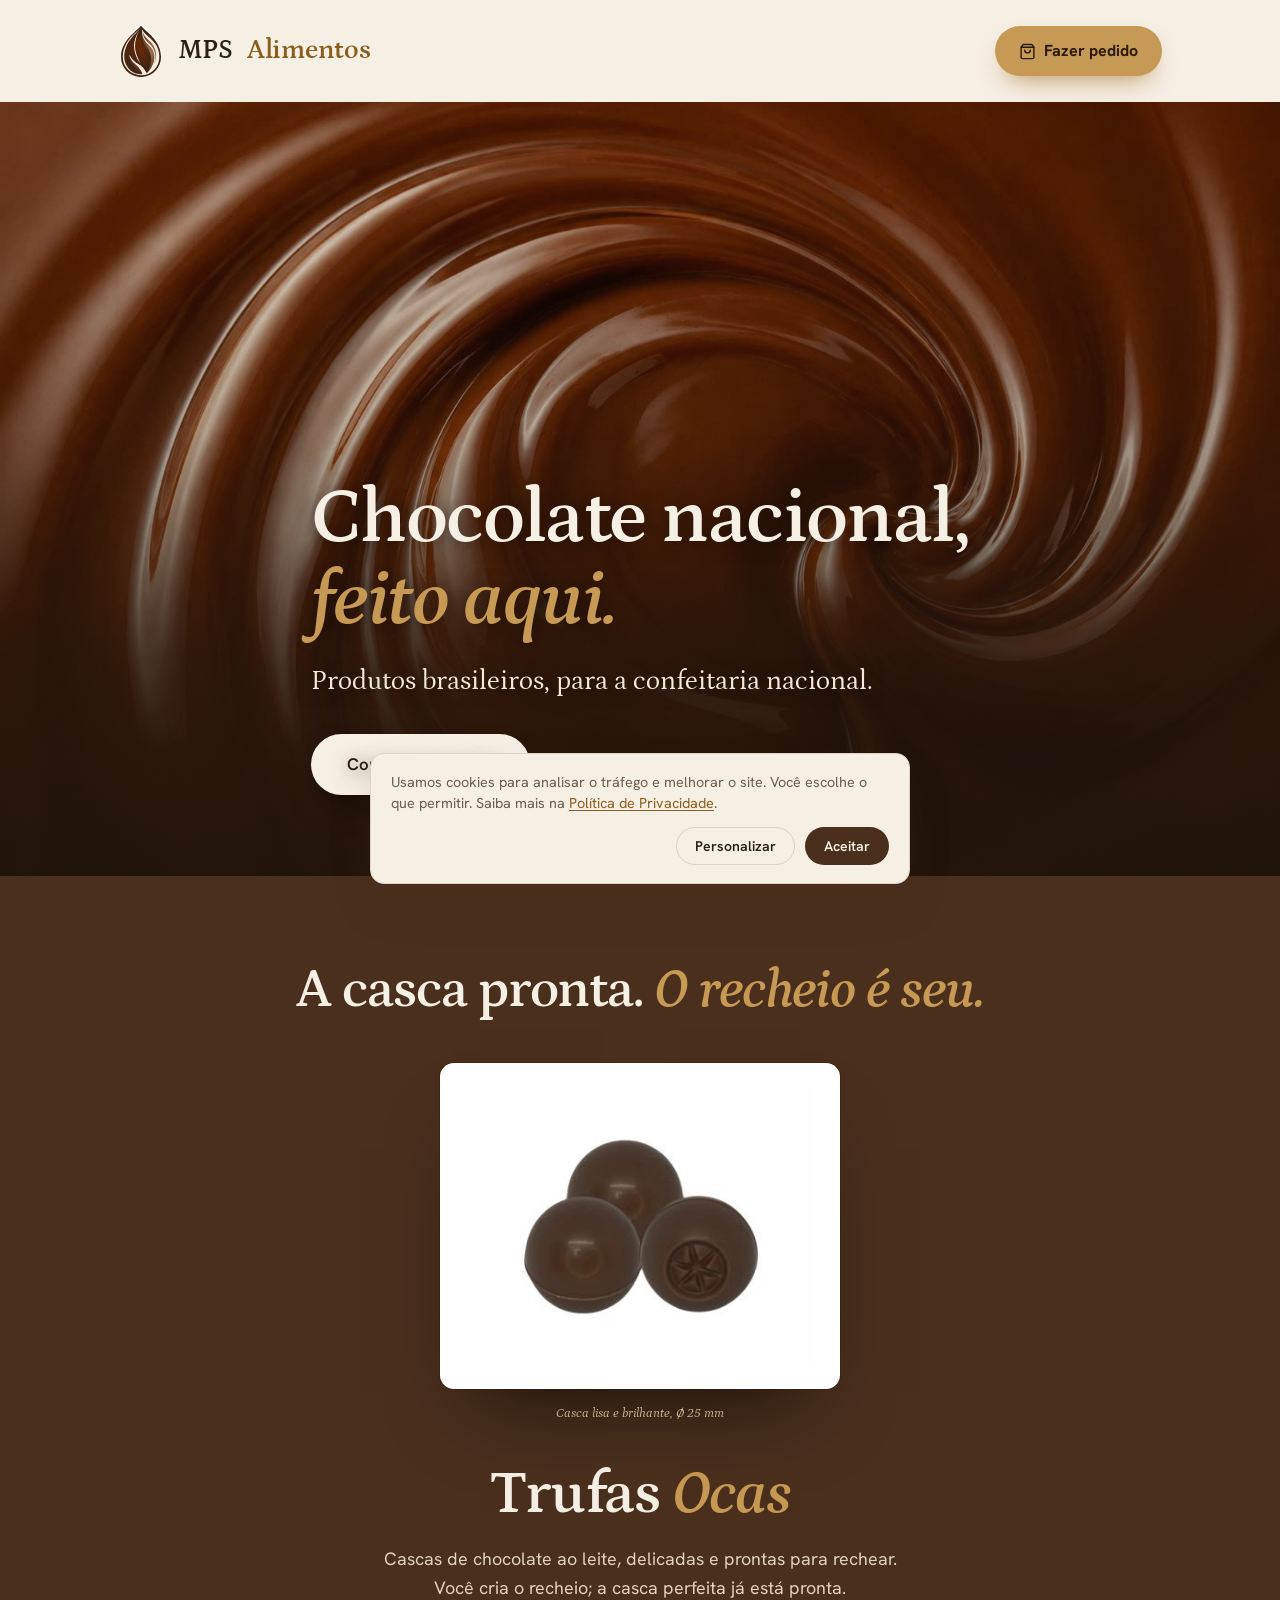
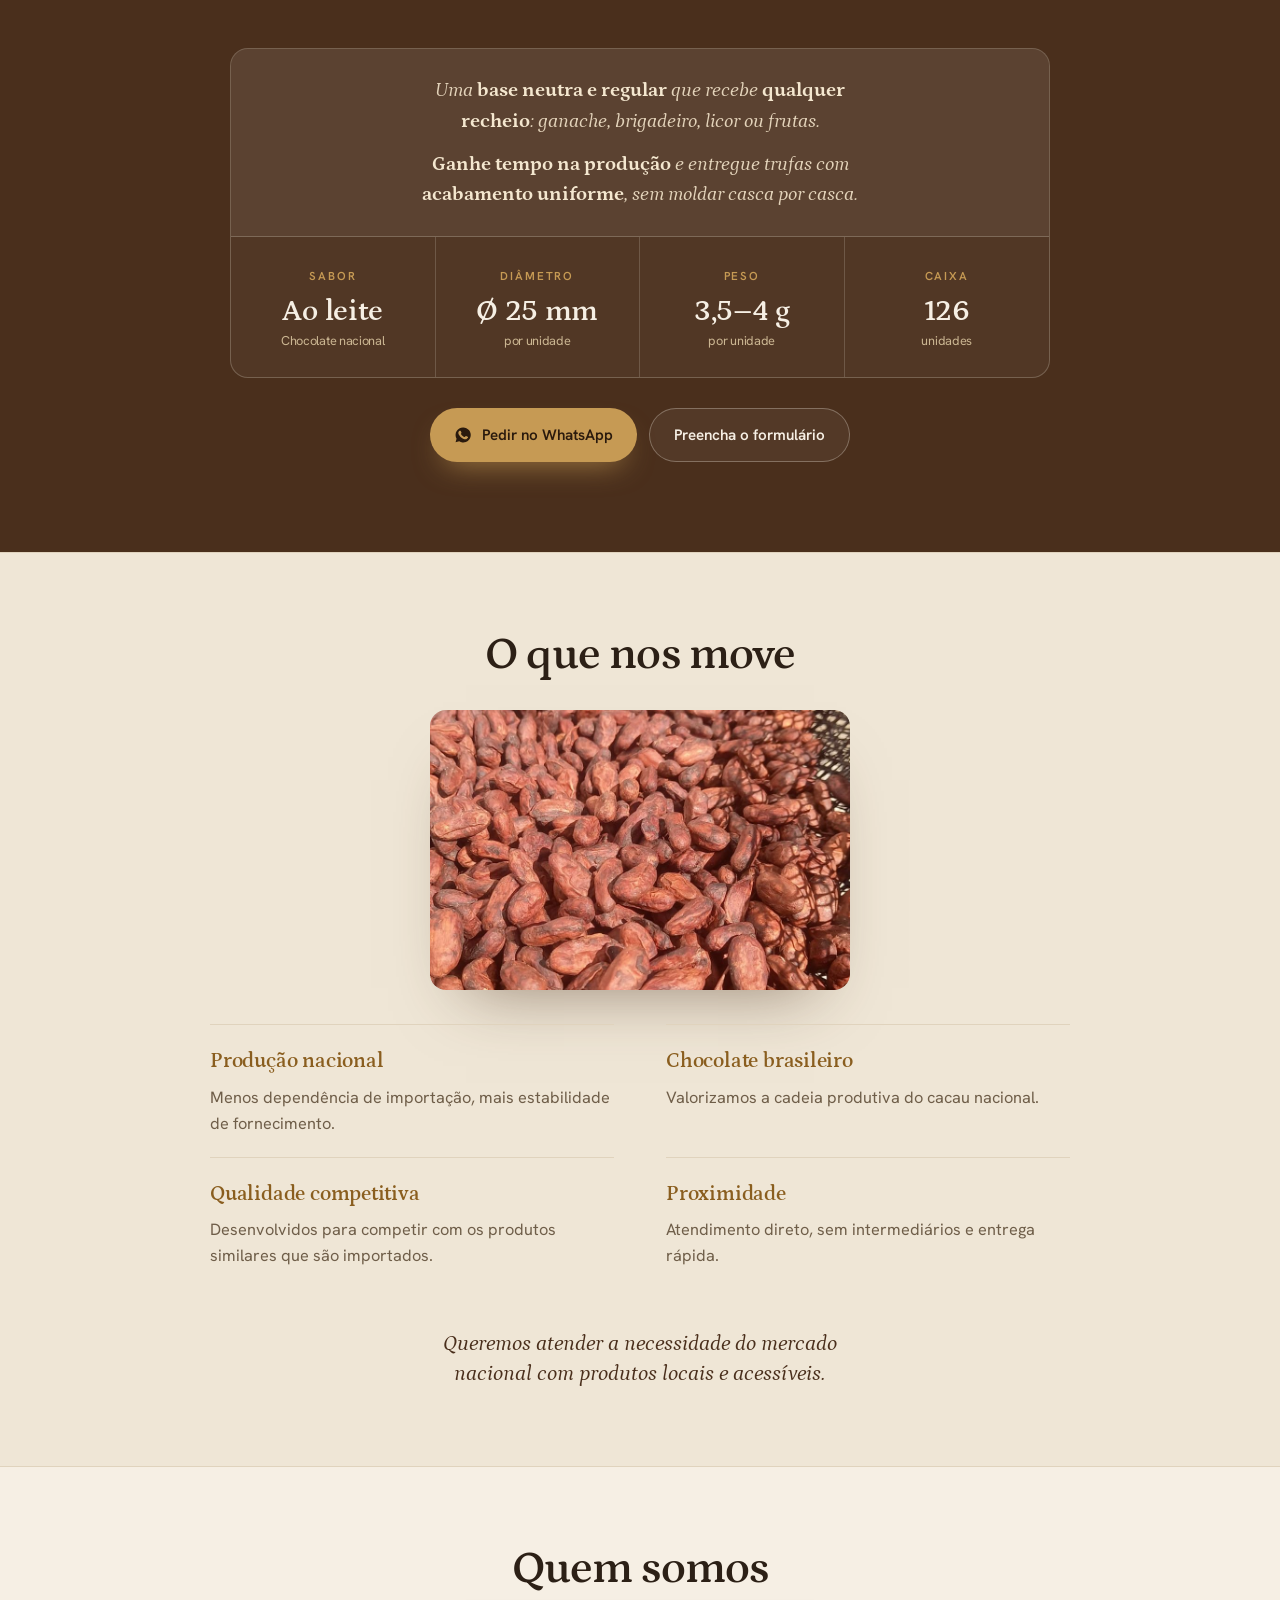
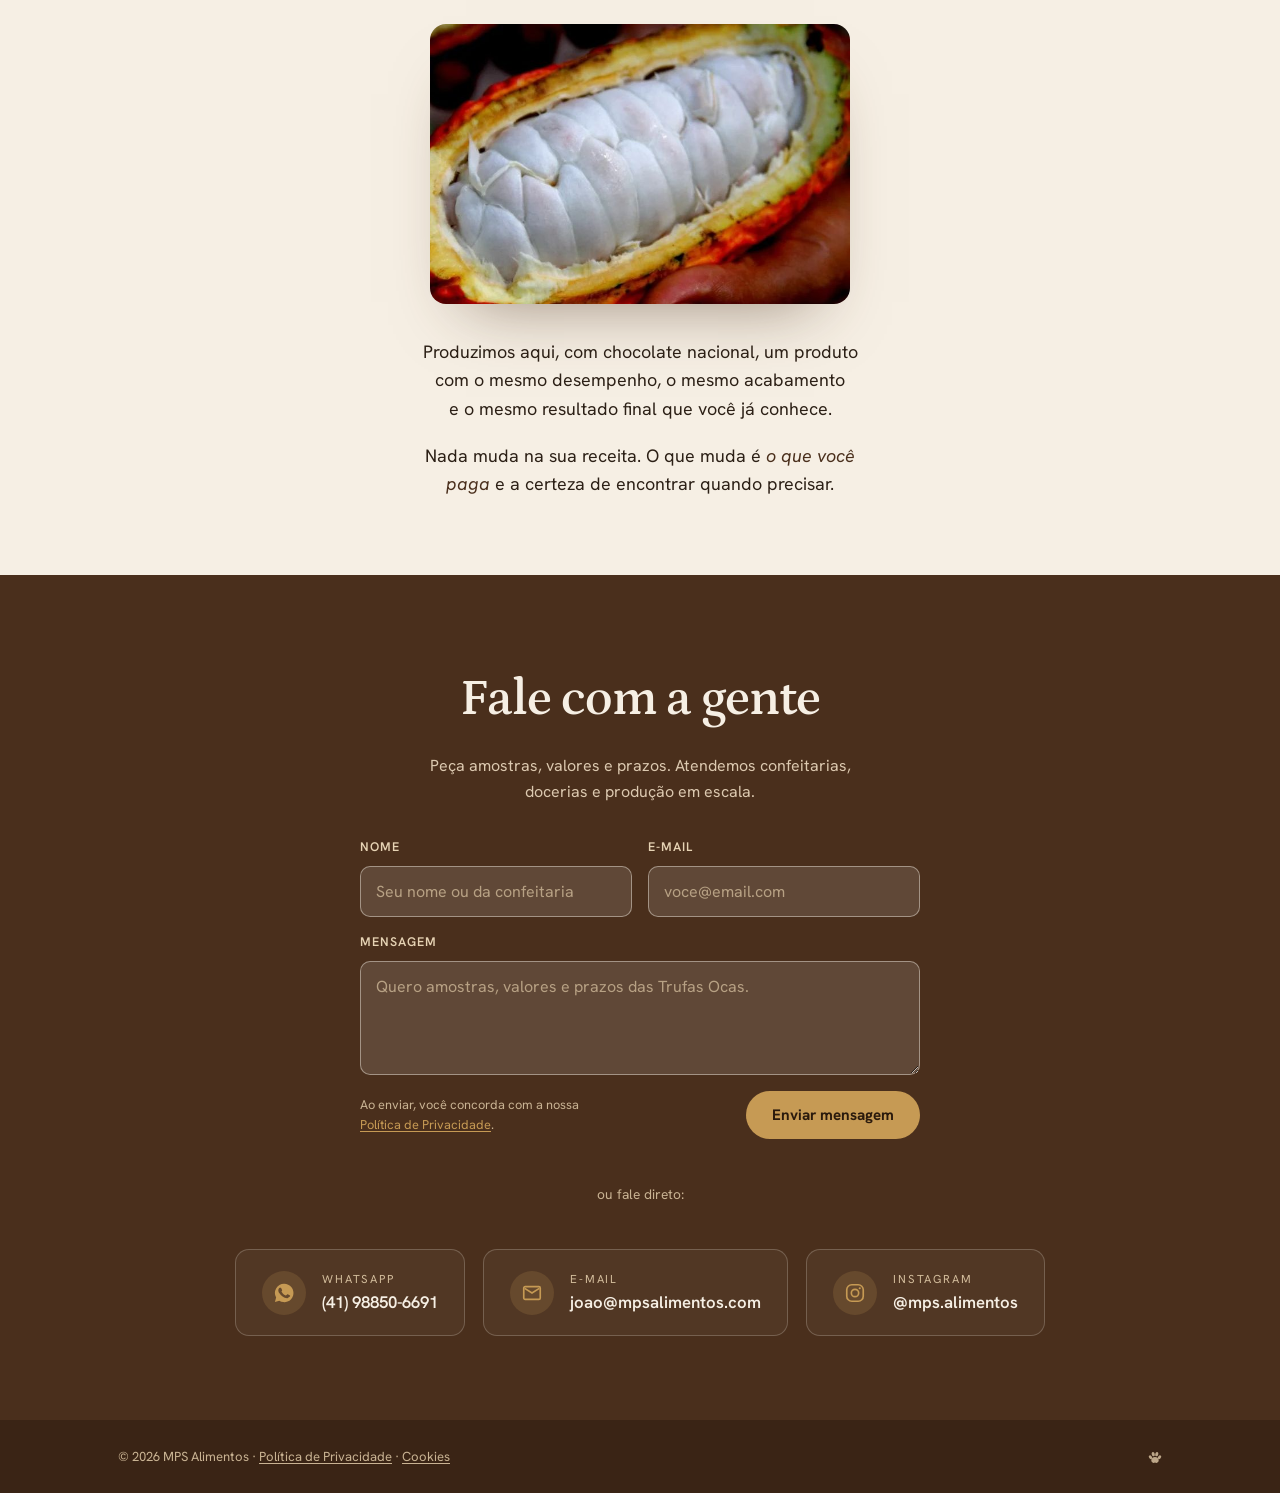
==== index.html @ 37c43765 "Reintroduz Google Analytics 4 com consentimento (opt-in) - GA4 (G-9RMZFXB8KT) carrega só após o visi" ====
<!doctype html>
<html lang="pt-BR">
<head>
<meta charset="utf-8">
<meta name="viewport" content="width=device-width, initial-scale=1">
<title>MPS Alimentos · Chocolate nacional, feito aqui</title>
<link rel="icon" type="image/svg+xml" href="assets/logo.svg">
<link rel="icon" type="image/png" sizes="32x32" href="assets/favicon-32.png">
<link rel="apple-touch-icon" href="assets/favicon-180.png">
<meta name="description" content="Chocolate nacional para confeitaria. Trufas Ocas: cascas de chocolate ao leite prontas para rechear. Ø 25 mm, caixa com 126 unidades. Produção brasileira, atendimento direto.">
<meta property="og:title" content="MPS Alimentos · Chocolate nacional, feito aqui">
<meta property="og:description" content="Chocolate nacional para confeitaria. Trufas Ocas: cascas de chocolate ao leite prontas para rechear, Ø 25 mm, caixa com 126 unidades.">
<meta property="og:type" content="website">
<meta property="og:image" content="https://www.mpsalimentos.com/assets/trufas-ocas.png">

<!-- ============================================================
     META PIXEL: cole o seu Pixel (substitua SEU_PIXEL_ID) e
     descomente quando tiver o ID. Dispara no carregamento.
<script>
!function(f,b,e,v,n,t,s){if(f.fbq)return;n=f.fbq=function(){n.callMethod?
n.callMethod.apply(n,arguments):n.queue.push(arguments)};if(!f._fbq)f._fbq=n;
n.push=n;n.loaded=!0;n.version='2.0';n.queue=[];t=b.createElement(e);t.async=!0;
t.src=v;s=b.getElementsByTagName(e)[0];s.parentNode.insertBefore(t,s)}(window,
document,'script','https://connect.facebook.net/en_US/fbevents.js');
fbq('init', 'SEU_PIXEL_ID');
fbq('track', 'PageView');
</script>
<noscript><img height="1" width="1" style="display:none"
src="https://www.facebook.com/tr?id=SEU_PIXEL_ID&ev=PageView&noscript=1"/></noscript>
     ============================================================ -->

<link rel="preconnect" href="https://fonts.googleapis.com">
<link rel="preconnect" href="https://fonts.gstatic.com" crossorigin>
<link href="https://fonts.googleapis.com/css2?family=Hanken+Grotesk:wght@400;500;600&family=Petrona:ital,wght@0,400;0,500;0,600;0,700;1,500;1,600&display=swap" rel="stylesheet">
<link rel="stylesheet" href="assets/consent.css">
<style>
  :root{
    --cream:#f6efe4;
    --cream-2:#efe6d6;
    --ink:#2c2016;
    --muted:#6f5e49;
    --gold:#a9772f;
    --gold-deep:#8a5e1f;
    --gold-2:#c69a54;
    --choc:#4a2f1c;
    --choc-deep:#3a2415;
    --line:#e0d3bd;
    --photo-bg:#ffffff;
  }
  *{box-sizing:border-box;margin:0;padding:0}
  html{scroll-behavior:smooth}
  body{background:var(--cream);color:var(--ink);font-family:'Hanken Grotesk',system-ui,sans-serif;line-height:1.6;-webkit-font-smoothing:antialiased;overflow-x:hidden}
  .serif{font-family:'Petrona',Georgia,serif}
  .wrap{max-width:1100px;margin:0 auto;padding:0 28px}

  header{padding:22px 0;position:relative;z-index:5}
  .bar{display:flex;align-items:center;justify-content:space-between;gap:14px}
  .nav-pedidos{display:inline-flex;align-items:center;gap:8px;font-family:'Hanken Grotesk',sans-serif;font-size:1rem;font-weight:700;color:#2a1a0d;text-decoration:none;background:var(--gold-2);border:0;padding:12px 24px;border-radius:30px;box-shadow:0 12px 26px -12px rgba(169,119,47,.9);transition:transform .2s,background .2s,box-shadow .2s;white-space:nowrap}
  .nav-pedidos svg{width:17px;height:17px}
  .nav-pedidos:hover{transform:translateY(-2px);background:#d9ab5f;box-shadow:0 18px 32px -12px rgba(169,119,47,.95)}
  @keyframes pedidosPulse{0%,100%{box-shadow:0 12px 26px -12px rgba(169,119,47,.9)}50%{box-shadow:0 12px 30px -8px rgba(198,154,84,.95)}}
  .nav-pedidos{animation:pedidosPulse 2.4s ease-in-out infinite}
  @media(prefers-reduced-motion:reduce){.nav-pedidos{animation:none}}
  .brand{display:inline-flex;align-items:center;gap:14px;font-family:'Petrona',serif;font-weight:600;font-size:1.7rem;letter-spacing:-.01em;color:var(--ink);text-decoration:none}
  .brand-logo{height:58px;width:auto;display:block}
  .brand span{color:var(--gold-deep)}

  /* ---- Hero ---- */
  .hero{position:relative;min-height:86vh;display:flex;align-items:flex-end;overflow:hidden}
  .hero-img{position:absolute;inset:0;width:100%;height:100%;object-fit:cover;z-index:0}
  .hero-overlay{position:absolute;inset:0;z-index:1;background:linear-gradient(180deg,rgba(30,20,12,.12) 0%,rgba(30,20,12,.3) 42%,rgba(30,20,12,.72) 72%,rgba(30,20,12,.92) 100%)}
  .hero-inner{position:relative;z-index:2;padding-top:12vh;padding-bottom:9vh;color:var(--cream);max-width:940px;text-shadow:0 2px 18px rgba(20,12,7,.55)}
  h1{font-family:'Petrona',serif;font-size:clamp(2.2rem,6.6vw,4.9rem);line-height:1.04;font-weight:600;letter-spacing:-.02em}
  .hero-inner h1{color:var(--cream)}
  .hero-inner h1 em{font-style:italic;color:var(--gold-2)}
  .hero-sub{margin-top:22px;font-family:'Petrona',serif;font-size:clamp(1.25rem,2.6vw,1.7rem);line-height:1.35;color:#f4ead8;max-width:36ch}

  /* ---- Buttons ---- */
  .btn{display:inline-flex;align-items:center;justify-content:center;gap:10px;padding:14px 24px;border-radius:40px;font-weight:600;font-size:.95rem;text-decoration:none;transition:transform .25s cubic-bezier(.2,.7,.2,1),box-shadow .25s,background .25s}
  .btn svg{width:18px;height:18px}
  .btn-gold{background:var(--gold-2);color:#2a1a0d;box-shadow:0 14px 30px -14px rgba(198,154,84,.8)}
  .btn-gold:hover{transform:translateY(-2px);background:#d4a860}
  .btn-outline{color:var(--cream);border:1px solid rgba(246,239,228,.3);background:rgba(255,255,255,.05)}
  .btn-outline:hover{transform:translateY(-2px);border-color:var(--gold-2)}
  .btn-beige{background:var(--cream);color:#2a1a0d;font-size:1.05rem;padding:17px 36px;box-shadow:0 16px 34px -14px rgba(0,0,0,.55)}
  .btn-beige:hover{transform:translateY(-2px);background:#fff}
  .hero-inner .btn-beige{margin-top:34px}

  /* ---- Product: dark chocolate band ---- */
  .product-dark{background:var(--choc);color:var(--cream);padding:84px 0 90px}
  .pd-head{text-align:center;margin:0 auto 42px}
  .pd-head h2{font-family:'Petrona',serif;font-size:clamp(2rem,5.4vw,3.4rem);font-weight:600;letter-spacing:-.02em;line-height:1.12;color:var(--cream)}
  .pd-head .ph{display:inline-block;white-space:nowrap}
  .pd-head h2 em{font-style:italic;color:var(--gold-2)}
  .pd-photo{max-width:400px;margin:0 auto 40px;position:relative}
  .pd-photo .halo{position:absolute;inset:-8% -6%;background:radial-gradient(58% 58% at 50% 46%,rgba(198,154,84,.3),transparent 70%);z-index:0}
  .pd-photo .frame{position:relative;z-index:1;background:var(--photo-bg);border-radius:14px;padding:24px 28px;box-shadow:0 44px 80px -40px rgba(0,0,0,.7),0 0 0 1px rgba(0,0,0,.12)}
  .pd-photo img{display:block;width:100%;height:auto;border-radius:4px}
  .pd-photo .cap{position:relative;z-index:1;text-align:center;margin-top:14px;font-size:.84rem;color:#cdb894;font-style:italic;font-family:'Petrona',serif}
  .pd-body{max-width:640px;margin:0 auto;text-align:center}
  .pd-name{font-family:'Petrona',serif;font-size:clamp(2.4rem,6vw,3.8rem);line-height:1;font-weight:600;letter-spacing:-.02em;color:var(--cream)}
  .pd-name em{font-style:italic;color:var(--gold-2)}
  .pd-lead{margin:20px auto 0;max-width:52ch;color:#e3d3ba;font-size:1.12rem}
  .pd-cta{display:flex;justify-content:center;flex-wrap:wrap;gap:12px;margin-top:30px}

  /* Spec panel: base neutra + table */
  .spec-panel{max-width:820px;margin:46px auto 0;background:rgba(255,255,255,.045);border:1px solid rgba(246,239,228,.22);border-radius:18px;overflow:hidden}
  .spec-note{padding:26px 30px;background:rgba(255,255,255,.055);border-bottom:1px solid rgba(246,239,228,.22);font-family:'Petrona',serif;font-style:italic;font-size:clamp(1.05rem,2.2vw,1.28rem);line-height:1.5;color:#e3d3ba;text-align:center}
  .spec-note p{text-wrap:balance}
  .spec-note p + p{margin-top:12px}
  .spec-note strong{font-weight:700;font-style:normal;color:#f4e7cf}
  .grid{display:grid;grid-template-columns:repeat(4,1fr)}
  .cell{padding:30px 24px;text-align:center;border-right:1px solid rgba(246,239,228,.18)}
  .cell:last-child{border-right:none}
  .cell .k{font-size:.72rem;letter-spacing:.16em;text-transform:uppercase;color:var(--gold-2);font-weight:600;margin-bottom:10px}
  .cell .v{font-family:'Petrona',serif;font-size:1.9rem;font-weight:600;letter-spacing:-.01em;line-height:1.05;color:var(--cream)}
  .cell .v small{display:block;font-family:'Hanken Grotesk',sans-serif;font-size:.8rem;font-weight:400;color:#cbb692;margin-top:6px}

  /* ---- Sections: O que nos move / Quem somos ---- */
  .split-sec{padding:76px 0}
  .split-sec.tinted{background:var(--cream-2);border-top:1px solid var(--line);border-bottom:1px solid var(--line)}
  .section-title{font-family:'Petrona',serif;font-weight:600;font-size:clamp(1.9rem,4.2vw,2.9rem);letter-spacing:-.02em;line-height:1.1;margin-bottom:14px}
  .section-title.center{text-align:center;margin-bottom:30px}
  .sec-img{display:block;width:100%;height:auto;max-width:420px;aspect-ratio:3/2;object-fit:cover;border-radius:16px;margin:0 auto 34px;box-shadow:0 34px 64px -36px rgba(74,47,28,.55)}
  .values-grid{display:grid;grid-template-columns:1fr 1fr;gap:0 52px;max-width:860px;margin:0 auto}
  .val{border-top:1px solid var(--line);padding:20px 0}
  .val h3{font-family:'Petrona',serif;font-weight:600;font-size:1.3rem;color:var(--gold-deep);letter-spacing:-.01em;margin-bottom:6px}
  .val p{color:var(--muted);font-size:1.02rem}
  .values-close{max-width:56ch;margin:40px auto 0;text-align:center;font-family:'Petrona',serif;font-style:italic;font-size:clamp(1.12rem,2.2vw,1.35rem);line-height:1.4;color:var(--choc);text-wrap:balance}
  .about-wrap{max-width:660px;margin:0 auto}
  .about-p{color:var(--ink);font-size:1.12rem;max-width:60ch;margin-left:auto;margin-right:auto;text-align:center;text-wrap:balance}
  .about-p + .about-p{margin-top:18px}
  .about-p em{font-style:italic;color:var(--choc)}

  /* ---- Contact ---- */
  .contact{background:var(--choc);color:var(--cream);padding:84px 0}
  .contact .inner{text-align:center}
  .contact h2{font-family:'Petrona',serif;font-size:clamp(2rem,5vw,3.2rem);font-weight:600;letter-spacing:-.02em}
  .contact .sub{color:#dcc9b0;margin-top:12px;max-width:52ch;margin-left:auto;margin-right:auto}
  .channels{display:flex;gap:18px;justify-content:center;flex-wrap:wrap;margin-top:44px}
  .chan{display:flex;align-items:center;gap:16px;padding:20px 26px;border:1px solid rgba(246,239,228,.22);border-radius:14px;text-decoration:none;color:var(--cream);background:rgba(255,255,255,.04);transition:background .25s,transform .25s,border-color .25s;text-align:left}
  .chan:hover{background:rgba(255,255,255,.09);transform:translateY(-2px);border-color:var(--gold-2)}
  .chan .ico{width:44px;height:44px;flex:0 0 auto;border-radius:50%;display:grid;place-items:center;background:rgba(198,154,84,.18);color:var(--gold-2)}
  .chan:hover .ico{background:var(--gold);color:#2a1a0d}
  .chan .ico svg{width:22px;height:22px}
  .chan .k{display:block;font-size:.72rem;letter-spacing:.16em;text-transform:uppercase;color:#d3bd9c}
  .chan .v{font-weight:600;font-size:1.05rem;margin-top:2px;overflow-wrap:anywhere}
  .chan>span{min-width:0}

  .contact-form{max-width:560px;margin:34px auto 0;text-align:left}
  .form-row{display:grid;grid-template-columns:1fr 1fr;gap:16px}
  .field{display:block;margin-bottom:16px;font-size:.78rem;letter-spacing:.08em;text-transform:uppercase;color:#e6d3b4;font-weight:600}
  .field input,.field textarea{display:block;width:100%;margin-top:8px;padding:14px 15px;border-radius:10px;border:1px solid rgba(246,239,228,.45);background:rgba(255,255,255,.12);color:var(--cream);font-family:inherit;font-size:1rem;font-weight:400;letter-spacing:normal;text-transform:none;transition:border-color .2s,background .2s}
  .field textarea{resize:vertical;min-height:112px}
  .field input::placeholder,.field textarea::placeholder{color:#b7a184}
  .field input:focus,.field textarea:focus{outline:none;border-color:var(--gold-2);background:rgba(255,255,255,.16)}
  .hp{position:absolute!important;left:-9999px!important;width:1px;height:1px;opacity:0}
  .form-foot{display:flex;align-items:center;justify-content:space-between;gap:16px;flex-wrap:wrap;margin-top:4px}
  .form-consent{font-size:.8rem;color:#c9b393;max-width:34ch;margin:0}
  .form-consent a{color:var(--gold-2);text-decoration:underline;text-underline-offset:2px}
  .btn-send{padding:14px 26px;border-radius:40px;border:0;background:var(--gold-2);color:#2a1a0d;font-family:inherit;font-weight:700;font-size:.95rem;cursor:pointer;transition:transform .2s,background .2s}
  .btn-send:hover{transform:translateY(-2px);background:#d4a860}
  .btn-send:disabled{opacity:.6;cursor:default;transform:none}
  .form-status{margin:16px 0 0;font-size:.92rem;padding:12px 14px;border-radius:10px}
  .form-status[hidden]{display:none}
  .form-status.ok{background:rgba(130,189,146,.16);border:1px solid rgba(130,189,146,.5);color:#e7f3ea}
  .form-status.err{background:rgba(224,120,90,.14);border:1px solid rgba(224,120,90,.5);color:#f3ddd4}
  .contact-or{text-align:center;color:#c9b393;font-size:.86rem;margin:44px 0 18px}

  footer{background:#3a2415;color:#c9b393;padding:26px 0}
  footer .wrap{display:flex;align-items:center;justify-content:space-between;flex-wrap:wrap;gap:10px;font-size:.82rem}
  footer a{color:inherit;text-decoration:underline;text-underline-offset:2px}
  footer a:hover{color:var(--gold-2)}
  .paw{display:inline-flex;line-height:0}
  .paw svg{height:14px;width:auto;display:block;opacity:.92}

  /* Aviso de cookies: estilos em assets/consent.css, marcação/lógica em assets/consent.js */

  @keyframes riseIn{from{opacity:0;transform:translateY(16px)}to{opacity:1;transform:none}}
  .rise{animation:riseIn .8s cubic-bezier(.2,.7,.2,1) both}
  .rise-2{animation-delay:.1s}
  .rise-3{animation-delay:.2s}

  @media(max-width:860px){
    .grid{grid-template-columns:1fr 1fr}
    .cell:nth-child(2n){border-right:none}
    .cell:nth-child(-n+2){border-bottom:1px solid rgba(246,239,228,.18)}
    .channels{flex-direction:column;align-items:stretch;gap:16px;max-width:460px;margin-left:auto;margin-right:auto}
    .chan{width:100%;padding:20px 24px}
  }
  @media(max-width:640px){
    .hero{min-height:540px}
    .hero-inner{padding-top:44px;padding-bottom:40px}
    .hero-inner .btn-beige{margin-top:28px}
    .values-grid{grid-template-columns:1fr}
  }
  @media(max-width:520px){
    .grid{grid-template-columns:1fr}
    .cell{border-right:none!important;border-bottom:1px solid rgba(246,239,228,.18)}
    .cell:last-child{border-bottom:none}
    .form-row{grid-template-columns:1fr;gap:0}
  }
  @media(prefers-reduced-motion:reduce){*{transition:none!important}.rise{animation:none!important}}
</style>
</head>
<body>

<header>
  <div class="wrap bar">
    <a class="brand" href="#topo"><img class="brand-logo" src="assets/logo.svg" alt="" width="32" height="40">MPS <span>Alimentos</span></a>
    <a class="nav-pedidos" href="pedidos.html"><svg viewBox="0 0 24 24" fill="none" stroke="currentColor" stroke-width="2" stroke-linecap="round" stroke-linejoin="round" aria-hidden="true"><path d="M6 2 3 6v14a2 2 0 0 0 2 2h14a2 2 0 0 0 2-2V6l-3-4z"/><path d="M3 6h18"/><path d="M16 10a4 4 0 0 1-8 0"/></svg>Fazer pedido</a>
  </div>
</header>

<main id="topo">

  <!-- ============ HERO ============ -->
  <section class="hero">
    <img class="hero-img" src="assets/hero.jpg" alt="Calda de chocolate brilhante em movimento." fetchpriority="high" decoding="async">
    <div class="hero-overlay"></div>
    <div class="wrap hero-inner">
      <h1 class="rise">Chocolate nacional,<br><em>feito aqui.</em></h1>
      <p class="hero-sub rise rise-2">Produtos brasileiros, para a confeitaria nacional.</p>
      <a class="btn btn-beige rise rise-3" href="#produto">Conheça o produto</a>
    </div>
  </section>

  <!-- ============ PRODUTO (faixa marrom escuro) ============ -->
  <section class="product-dark" id="produto">
    <div class="wrap">
      <div class="pd-head">
        <h2><span class="ph">A casca pronta.</span> <span class="ph"><em>O recheio é seu.</em></span></h2>
      </div>

      <div class="pd-photo">
        <div class="halo"></div>
        <div class="frame">
          <img src="assets/trufas-ocas.png" width="374" height="302" loading="lazy" decoding="async" alt="Três trufas ocas de chocolate ao leite, com casca lisa e brilhante e leve relevo na superfície.">
        </div>
        <div class="cap">Casca lisa e brilhante, Ø 25 mm</div>
      </div>

      <div class="pd-body">
        <h3 class="pd-name">Trufas <em>Ocas</em></h3>
        <p class="pd-lead">Cascas de chocolate ao leite, delicadas e prontas para rechear. Você cria o recheio; a casca perfeita já está pronta.</p>
      </div>

      <div class="spec-panel">
        <div class="spec-note">
          <p>Uma <strong>base neutra e regular</strong> que recebe <strong>qualquer recheio</strong>: ganache, brigadeiro, licor ou frutas.</p>
          <p><strong>Ganhe tempo na produção</strong> e entregue trufas com <strong>acabamento uniforme</strong>, sem moldar casca por casca.</p>
        </div>
        <div class="grid">
          <div class="cell"><div class="k">Sabor</div><div class="v">Ao leite<small>Chocolate nacional</small></div></div>
          <div class="cell"><div class="k">Diâmetro</div><div class="v">Ø 25 mm<small>por unidade</small></div></div>
          <div class="cell"><div class="k">Peso</div><div class="v">3,5–4 g<small>por unidade</small></div></div>
          <div class="cell"><div class="k">Caixa</div><div class="v">126<small>unidades</small></div></div>
        </div>
      </div>

      <div class="pd-cta">
        <a class="btn btn-gold" href="https://wa.me/5541988506691?text=Ol%C3%A1!%20Tenho%20interesse%20nas%20Trufas%20Ocas%20da%20MPS%20Alimentos." target="_blank" rel="noopener">
          <svg viewBox="0 0 24 24" fill="currentColor" aria-hidden="true"><path d="M12 2a10 10 0 0 0-8.6 15l-1.3 4.7 4.8-1.3A10 10 0 1 0 12 2Zm5.7 14.2c-.2.7-1.4 1.3-2 1.4-.5.1-1.2.1-1.9-.1-.4-.1-1-.3-1.7-.6-3-1.3-4.9-4.3-5-4.5-.2-.2-1.3-1.7-1.3-3.2s.8-2.3 1.1-2.6c.3-.3.6-.4.8-.4h.6c.2 0 .4 0 .7.5l.9 2.1c.1.2.1.4 0 .6l-.4.6c-.2.2-.4.4-.2.7.2.3.9 1.4 1.9 2.3 1.3 1.1 2.3 1.5 2.6 1.6.3.1.5.1.7-.1l.9-1c.2-.3.5-.2.7-.1l2 1c.3.1.5.2.5.3.1.2.1.7-.1 1.3Z"/></svg>
          Pedir no WhatsApp
        </a>
        <a class="btn btn-outline" href="#contato">Preencha o formulário</a>
      </div>
    </div>
  </section>

  <!-- ============ O QUE NOS MOVE ============ -->
  <section class="split-sec tinted">
    <div class="wrap">
      <h2 class="section-title center">O que nos move</h2>
      <img class="sec-img" src="assets/mov.jpg" width="900" height="600" loading="lazy" decoding="async" alt="Amêndoas de cacau secando em peneira, parte da cadeia produtiva nacional.">
      <div class="values-grid">
        <div class="val"><h3>Produção nacional</h3><p>Menos dependência de importação, mais estabilidade de fornecimento.</p></div>
        <div class="val"><h3>Chocolate brasileiro</h3><p>Valorizamos a cadeia produtiva do cacau nacional.</p></div>
        <div class="val"><h3>Qualidade competitiva</h3><p>Desenvolvidos para competir com os produtos similares que são importados.</p></div>
        <div class="val"><h3>Proximidade</h3><p>Atendimento direto, sem intermediários e entrega rápida.</p></div>
      </div>
      <p class="values-close">Queremos atender a necessidade do mercado nacional com produtos locais e acessíveis.</p>
    </div>
  </section>

  <!-- ============ QUEM SOMOS ============ -->
  <section class="split-sec">
    <div class="wrap about-wrap">
      <h2 class="section-title center">Quem somos</h2>
      <img class="sec-img" src="assets/somos.jpg" width="736" height="491" loading="lazy" decoding="async" alt="Fruto de cacau aberto na mão, revelando as sementes envoltas na polpa branca.">
      <p class="about-p">Produzimos aqui, com chocolate nacional, um produto com o mesmo desempenho, o mesmo acabamento e o mesmo resultado final que você já conhece.</p>
      <p class="about-p">Nada muda na sua receita. O que muda é <em>o que você paga</em> e a certeza de encontrar quando precisar.</p>
    </div>
  </section>

  <!-- ============ CONTATO ============ -->
  <section class="contact" id="contato">
    <div class="wrap">
      <div class="inner">
        <h2>Fale com a gente</h2>
        <p class="sub">Peça amostras, valores e prazos. Atendemos confeitarias, docerias e produção em escala.</p>

        <form class="contact-form" id="contact-form" novalidate>
          <div class="form-row">
            <label class="field">Nome
              <input type="text" name="name" required autocomplete="name" maxlength="80" placeholder="Seu nome ou da confeitaria">
            </label>
            <label class="field">E-mail
              <input type="email" name="email" required autocomplete="email" maxlength="120" placeholder="voce@email.com">
            </label>
          </div>
          <label class="field">Mensagem
            <textarea name="message" rows="4" required maxlength="2000" placeholder="Quero amostras, valores e prazos das Trufas Ocas."></textarea>
          </label>
          <input type="text" name="_honey" class="hp" tabindex="-1" autocomplete="off" aria-hidden="true">
          <div class="form-foot">
            <p class="form-consent">Ao enviar, você concorda com a nossa <a href="privacidade.html">Política de Privacidade</a>.</p>
            <button type="submit" class="btn-send" id="form-submit">Enviar mensagem</button>
          </div>
          <p class="form-status" id="form-status" role="status" aria-live="polite" hidden></p>
        </form>

        <p class="contact-or">ou fale direto:</p>
        <div class="channels">
          <a class="chan" href="https://wa.me/5541988506691?text=Ol%C3%A1!%20Tenho%20interesse%20nas%20Trufas%20Ocas%20da%20MPS%20Alimentos." target="_blank" rel="noopener">
            <span class="ico"><svg viewBox="0 0 24 24" fill="currentColor" aria-hidden="true"><path d="M12 2a10 10 0 0 0-8.6 15l-1.3 4.7 4.8-1.3A10 10 0 1 0 12 2Zm5.7 14.2c-.2.7-1.4 1.3-2 1.4-.5.1-1.2.1-1.9-.1-.4-.1-1-.3-1.7-.6-3-1.3-4.9-4.3-5-4.5-.2-.2-1.3-1.7-1.3-3.2s.8-2.3 1.1-2.6c.3-.3.6-.4.8-.4h.6c.2 0 .4 0 .7.5l.9 2.1c.1.2.1.4 0 .6l-.4.6c-.2.2-.4.4-.2.7.2.3.9 1.4 1.9 2.3 1.3 1.1 2.3 1.5 2.6 1.6.3.1.5.1.7-.1l.9-1c.2-.3.5-.2.7-.1l2 1c.3.1.5.2.5.3.1.2.1.7-.1 1.3Z"/></svg></span>
            <span><span class="k">WhatsApp</span><span class="v">(41) 98850-6691</span></span>
          </a>
          <a class="chan" href="mailto:joao@mpsalimentos.com?subject=Interesse%20nas%20Trufas%20Ocas">
            <span class="ico"><svg viewBox="0 0 24 24" fill="none" stroke="currentColor" stroke-width="1.8" aria-hidden="true"><rect x="3" y="5" width="18" height="14" rx="1.5"/><path d="m4 7 8 5 8-5"/></svg></span>
            <span><span class="k">E-mail</span><span class="v">joao@mpsalimentos.com</span></span>
          </a>
          <a class="chan" href="https://instagram.com/mps.alimentos" target="_blank" rel="noopener">
            <span class="ico"><svg viewBox="0 0 24 24" fill="none" stroke="currentColor" stroke-width="1.8" aria-hidden="true"><rect x="3" y="3" width="18" height="18" rx="5.5"/><circle cx="12" cy="12" r="4"/><circle cx="17.2" cy="6.8" r="1.15" fill="currentColor" stroke="none"/></svg></span>
            <span><span class="k">Instagram</span><span class="v">@mps.alimentos</span></span>
          </a>
        </div>
      </div>
    </div>
  </section>
</main>

<footer>
  <div class="wrap">
    <span>© 2026 MPS Alimentos · <a href="privacidade.html">Política de Privacidade</a> · <button type="button" class="linklike" onclick="mpsOpenConsent()">Cookies</button></span>
    <span class="paw" role="img" aria-label="MPS Alimentos">
      <svg viewBox="0 0 64 64" fill="currentColor" aria-hidden="true">
        <ellipse cx="24" cy="19" rx="7" ry="10" transform="rotate(-18 24 19)"/>
        <ellipse cx="40" cy="19" rx="7" ry="10" transform="rotate(18 40 19)"/>
        <ellipse cx="11.5" cy="33" rx="6.5" ry="9.5" transform="rotate(-42 11.5 33)"/>
        <ellipse cx="52.5" cy="33" rx="6.5" ry="9.5" transform="rotate(42 52.5 33)"/>
        <path d="M32 32c-10 0-17 7-17 15 0 6 4 11 10 12 3 .5 5-2 7-2s4 2.5 7 2c6-1 10-6 10-12 0-8-7-15-17-15z"/>
      </svg>
    </span>
  </div>
</footer>

<!-- Aviso/preferências de cookies são injetados por assets/consent.js -->

<script>
// Formulário de contato -> Worker /api/contact (envio via Resend)
(function(){
  var form = document.getElementById('contact-form');
  if (!form) return;
  var status = document.getElementById('form-status');
  var btn = document.getElementById('form-submit');
  var ENDPOINT = '/api/contact';

  form.addEventListener('submit', function(e){
    e.preventDefault();
    if (form.elements['_honey'].value) return;
    if (!form.checkValidity()){ form.reportValidity(); return; }

    status.hidden = false;
    status.className = 'form-status';
    status.textContent = 'Enviando…';
    btn.disabled = true;

    fetch(ENDPOINT, {
      method: 'POST',
      headers: { 'Content-Type': 'application/json', 'Accept': 'application/json' },
      body: JSON.stringify({
        name: form.elements['name'].value,
        email: form.elements['email'].value,
        message: form.elements['message'].value,
        _honey: form.elements['_honey'].value
      })
    })
    .then(function(r){ return r.json().catch(function(){ return {}; }).then(function(d){ return { ok: r.ok, d: d }; }); })
    .then(function(res){
      if (res.ok && res.d.ok === true){
        status.className = 'form-status ok';
        status.textContent = 'Mensagem enviada! Vamos responder em breve.';
        form.reset();
      } else { throw new Error('fail'); }
    })
    .catch(function(){
      status.className = 'form-status err';
      status.textContent = 'Não foi possível enviar agora. Fale pelo WhatsApp ou e-mail abaixo.';
    })
    .finally(function(){ btn.disabled = false; });
  });
})();
</script>

<script src="assets/consent.js" defer></script>
</body>
</html>
---- assets/consent.css ----
/* Consentimento de cookies (banner + preferências) — MPS Alimentos */
.cookie-banner{position:fixed;left:16px;right:16px;bottom:16px;max-width:540px;margin:0 auto;background:var(--cream);color:var(--ink);border:1px solid var(--line);border-radius:14px;box-shadow:0 22px 50px -20px rgba(74,47,28,.55);padding:18px 20px;z-index:100;display:flex;flex-direction:column;gap:12px}
.cookie-banner[hidden]{display:none}
.cookie-banner p{font-size:.9rem;color:var(--muted);line-height:1.5;margin:0}
.cookie-banner a{color:var(--gold-deep);text-decoration:underline;text-underline-offset:2px}
.cookie-actions{display:flex;gap:10px;justify-content:flex-end;flex-wrap:wrap}
.cookie-btn{padding:9px 18px;border-radius:30px;font-family:inherit;font-size:.88rem;font-weight:600;cursor:pointer;border:1px solid transparent;transition:transform .2s,background .2s,border-color .2s}
.cookie-btn.solid{background:var(--choc);color:var(--cream)}
.cookie-btn.solid:hover{transform:translateY(-1px);background:#3a2415}
.cookie-btn.ghost{background:transparent;color:var(--ink);border-color:var(--line)}
.cookie-btn.ghost:hover{border-color:var(--gold-deep)}

.cookie-modal{position:fixed;inset:0;z-index:110;display:flex;align-items:center;justify-content:center;padding:20px;background:rgba(30,20,12,.55)}
.cookie-modal[hidden]{display:none}
.cookie-modal-card{background:var(--cream);color:var(--ink);border:1px solid var(--line);border-radius:16px;max-width:470px;width:100%;padding:26px;box-shadow:0 30px 70px -25px rgba(0,0,0,.6);max-height:90vh;overflow-y:auto}
.cookie-modal-card h2{font-family:'Petrona',Georgia,serif;font-weight:600;font-size:1.5rem;letter-spacing:-.01em;margin-bottom:8px}
.cookie-modal-intro{font-size:.9rem;color:var(--muted);margin-bottom:8px;line-height:1.5}
.cookie-cat{border-top:1px solid var(--line);padding:16px 0}
.cookie-cat p{font-size:.86rem;color:var(--muted);margin-top:6px;line-height:1.5}
.cookie-cat-head{display:flex;align-items:center;justify-content:space-between;gap:12px}
.cookie-cat-name{font-weight:600;font-size:1rem}
.cookie-badge{font-size:.72rem;color:var(--gold-deep);background:rgba(138,94,31,.12);border:1px solid var(--line);padding:3px 10px;border-radius:20px;white-space:nowrap}
.cookie-modal-actions{display:flex;gap:10px;justify-content:flex-end;margin-top:22px;flex-wrap:wrap}
.switch{position:relative;display:inline-block;width:44px;height:26px;flex:0 0 auto}
.switch input{position:absolute;opacity:0;width:0;height:0}
.switch .slider{position:absolute;inset:0;background:#d9ccb6;border-radius:20px;transition:background .2s;cursor:pointer}
.switch .slider::before{content:"";position:absolute;height:20px;width:20px;left:3px;top:3px;background:#fff;border-radius:50%;transition:transform .2s;box-shadow:0 1px 3px rgba(0,0,0,.25)}
.switch input:checked + .slider{background:var(--choc)}
.switch input:checked + .slider::before{transform:translateX(18px)}
.switch input:focus-visible + .slider{outline:2px solid var(--gold-deep);outline-offset:2px}

/* Botão "Cookies" no rodapé (parece link) */
.linklike{background:none;border:0;padding:0;margin:0;font:inherit;color:inherit;text-decoration:underline;text-underline-offset:2px;cursor:pointer}
.linklike:hover{color:var(--gold-deep)}

@media(prefers-reduced-motion:reduce){.cookie-btn,.switch .slider,.switch .slider::before{transition:none}}
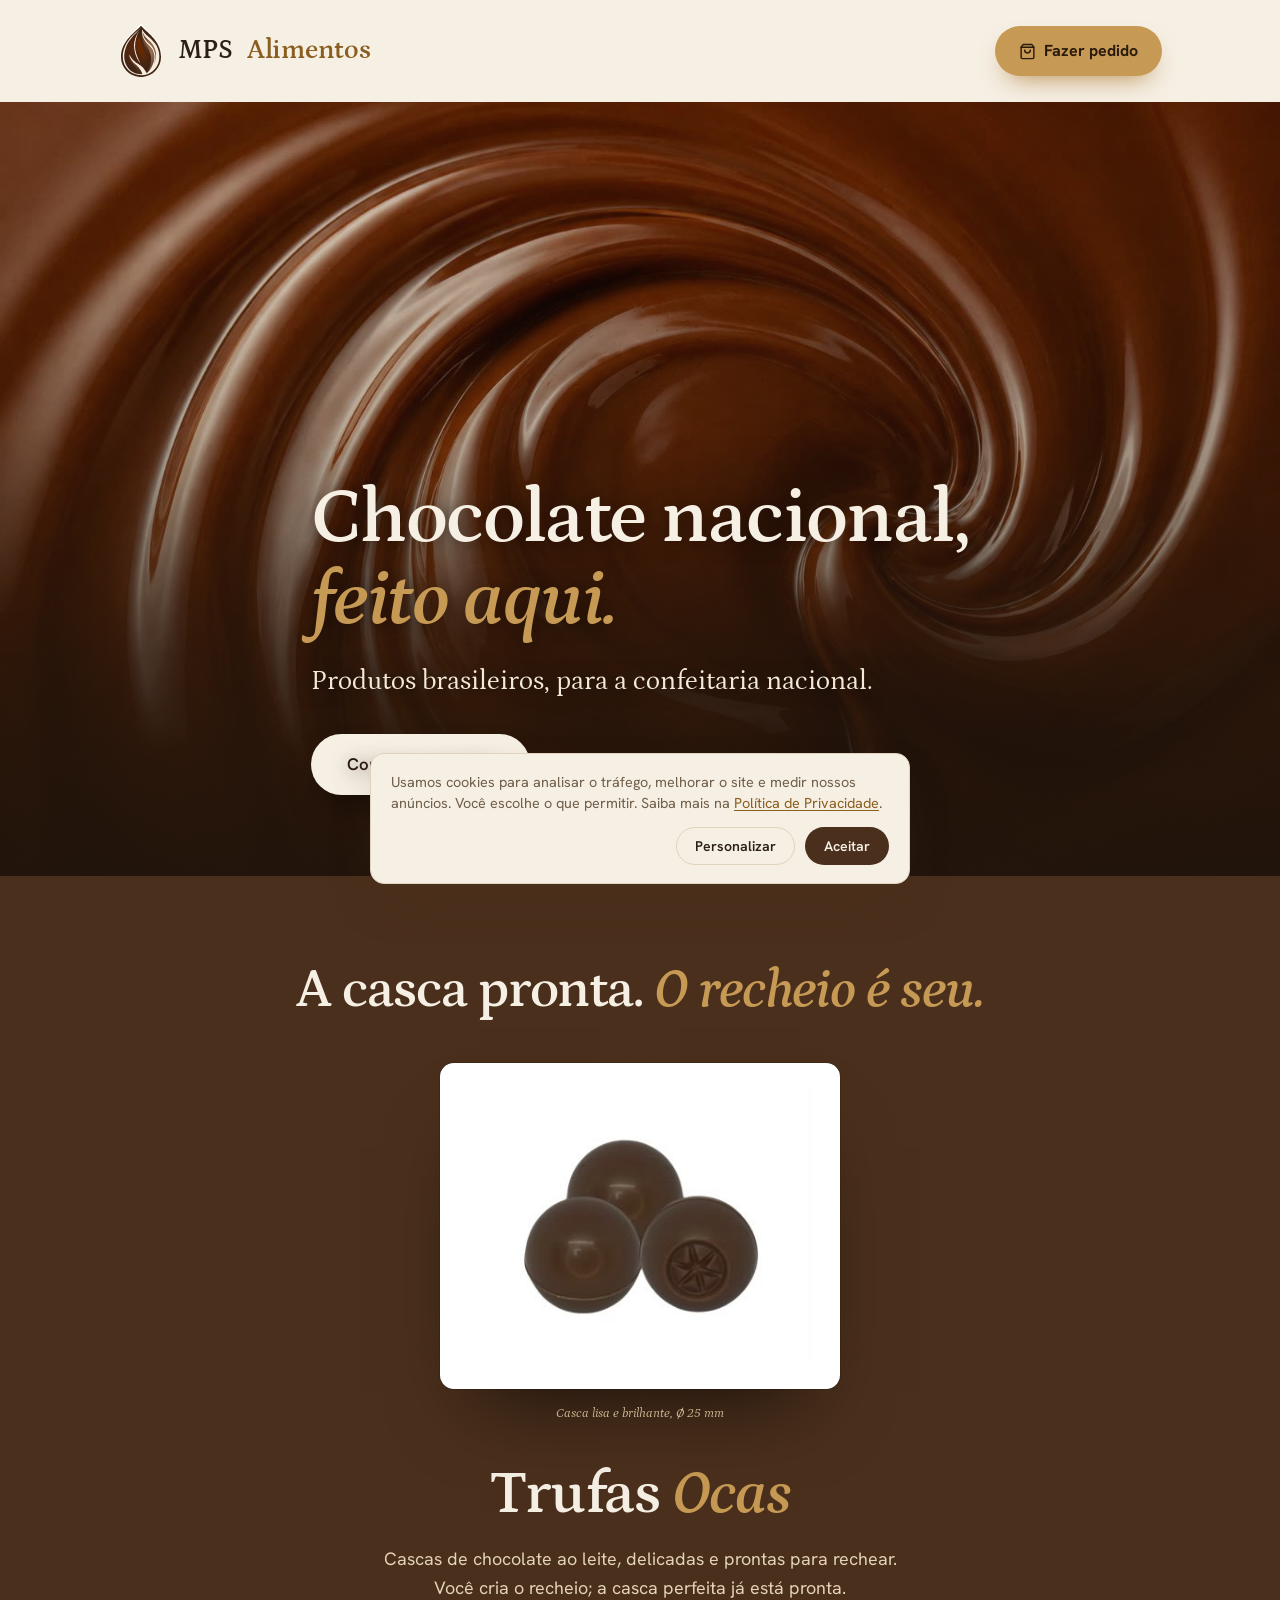
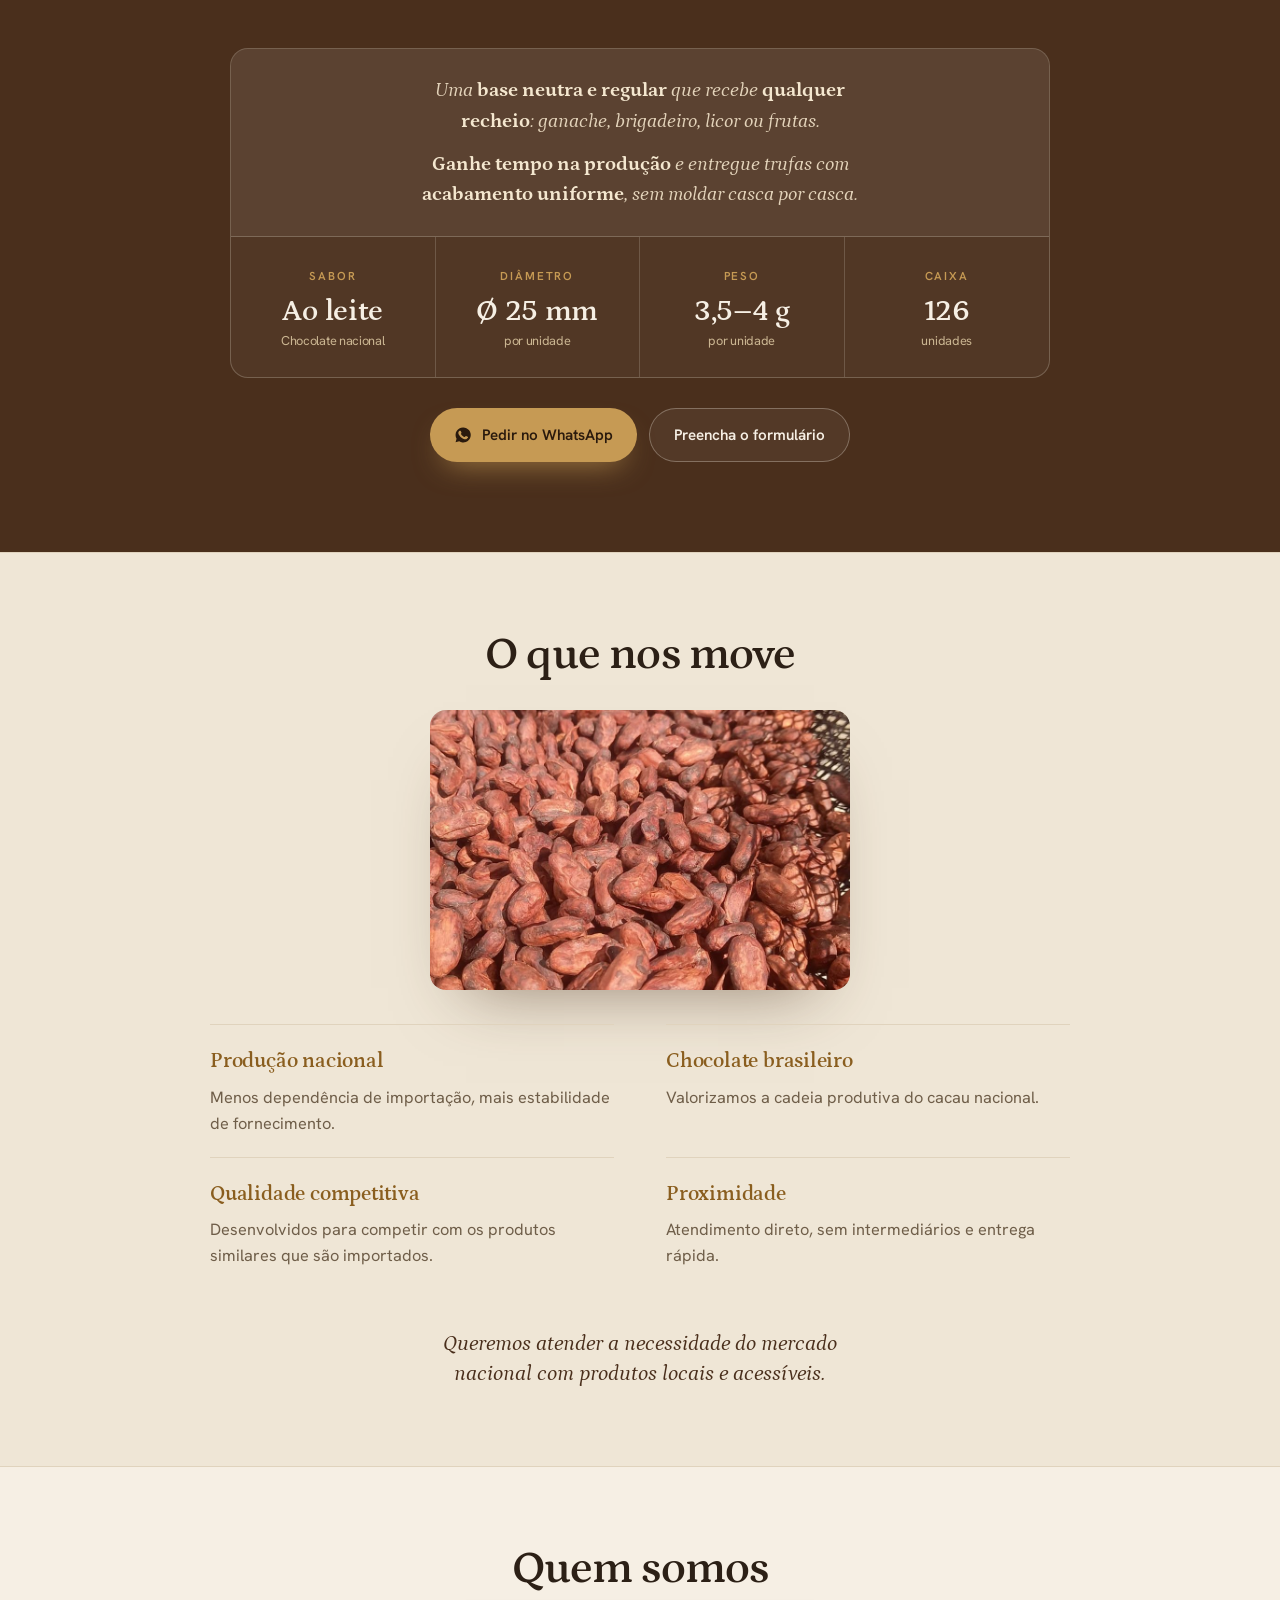
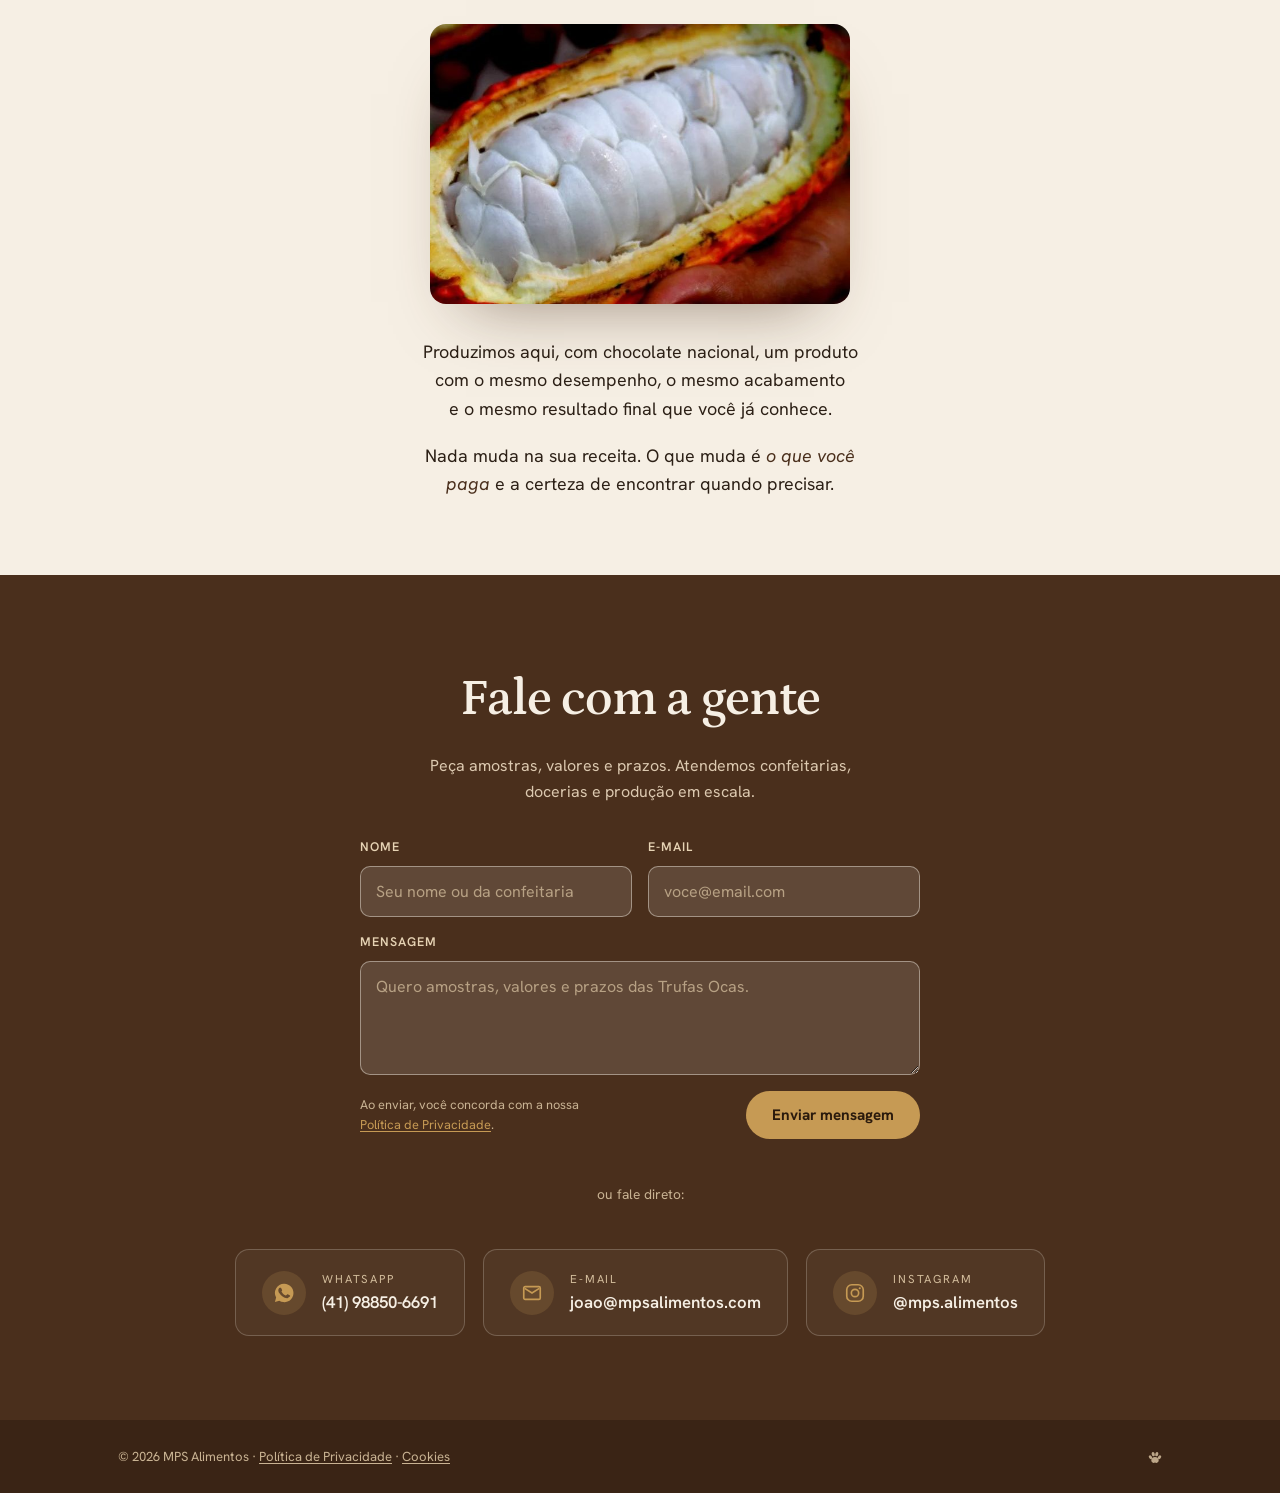
==== commit c273c89a: "Adiciona Meta Pixel (opt-in) com PageView e Lead Integra o Meta Pixel "MPS Alimentos" (ID 2805131290" ====
--- a/index.html
+++ b/index.html
@@ -13,21 +13,7 @@
 <meta property="og:type" content="website">
 <meta property="og:image" content="https://www.mpsalimentos.com/assets/trufas-ocas.png">
 
-<!-- ============================================================
-     META PIXEL: cole o seu Pixel (substitua SEU_PIXEL_ID) e
-     descomente quando tiver o ID. Dispara no carregamento.
-<script>
-!function(f,b,e,v,n,t,s){if(f.fbq)return;n=f.fbq=function(){n.callMethod?
-n.callMethod.apply(n,arguments):n.queue.push(arguments)};if(!f._fbq)f._fbq=n;
-n.push=n;n.loaded=!0;n.version='2.0';n.queue=[];t=b.createElement(e);t.async=!0;
-t.src=v;s=b.getElementsByTagName(e)[0];s.parentNode.insertBefore(t,s)}(window,
-document,'script','https://connect.facebook.net/en_US/fbevents.js');
-fbq('init', 'SEU_PIXEL_ID');
-fbq('track', 'PageView');
-</script>
-<noscript><img height="1" width="1" style="display:none"
-src="https://www.facebook.com/tr?id=SEU_PIXEL_ID&ev=PageView&noscript=1"/></noscript>
-     ============================================================ -->
+<!-- Meta Pixel + Google Analytics: carregados sob consentimento em assets/consent.js -->
 
 <link rel="preconnect" href="https://fonts.googleapis.com">
 <link rel="preconnect" href="https://fonts.gstatic.com" crossorigin>
@@ -392,6 +378,7 @@
         status.className = 'form-status ok';
         status.textContent = 'Mensagem enviada! Vamos responder em breve.';
         form.reset();
+        if (window.mpsTrack) window.mpsTrack('envio_formulario', 'Lead'); // conversão
       } else { throw new Error('fail'); }
     })
     .catch(function(){
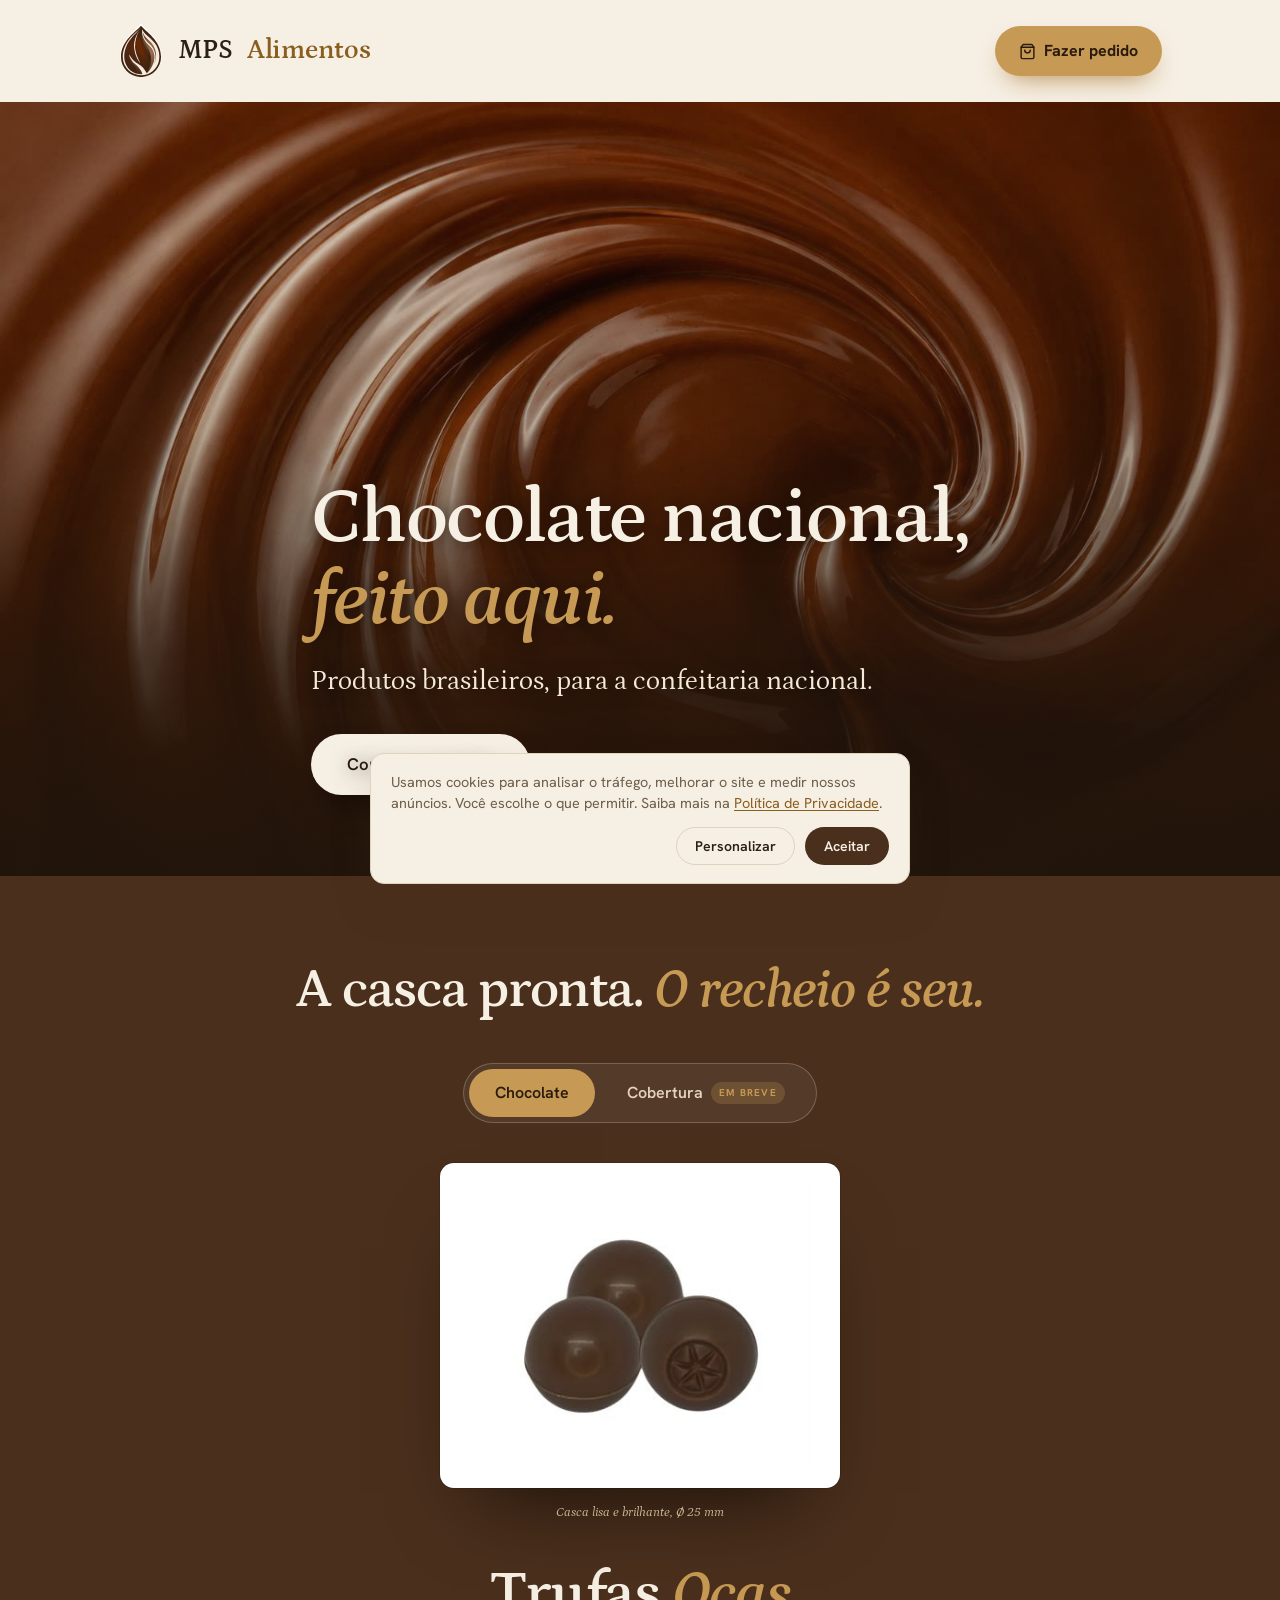
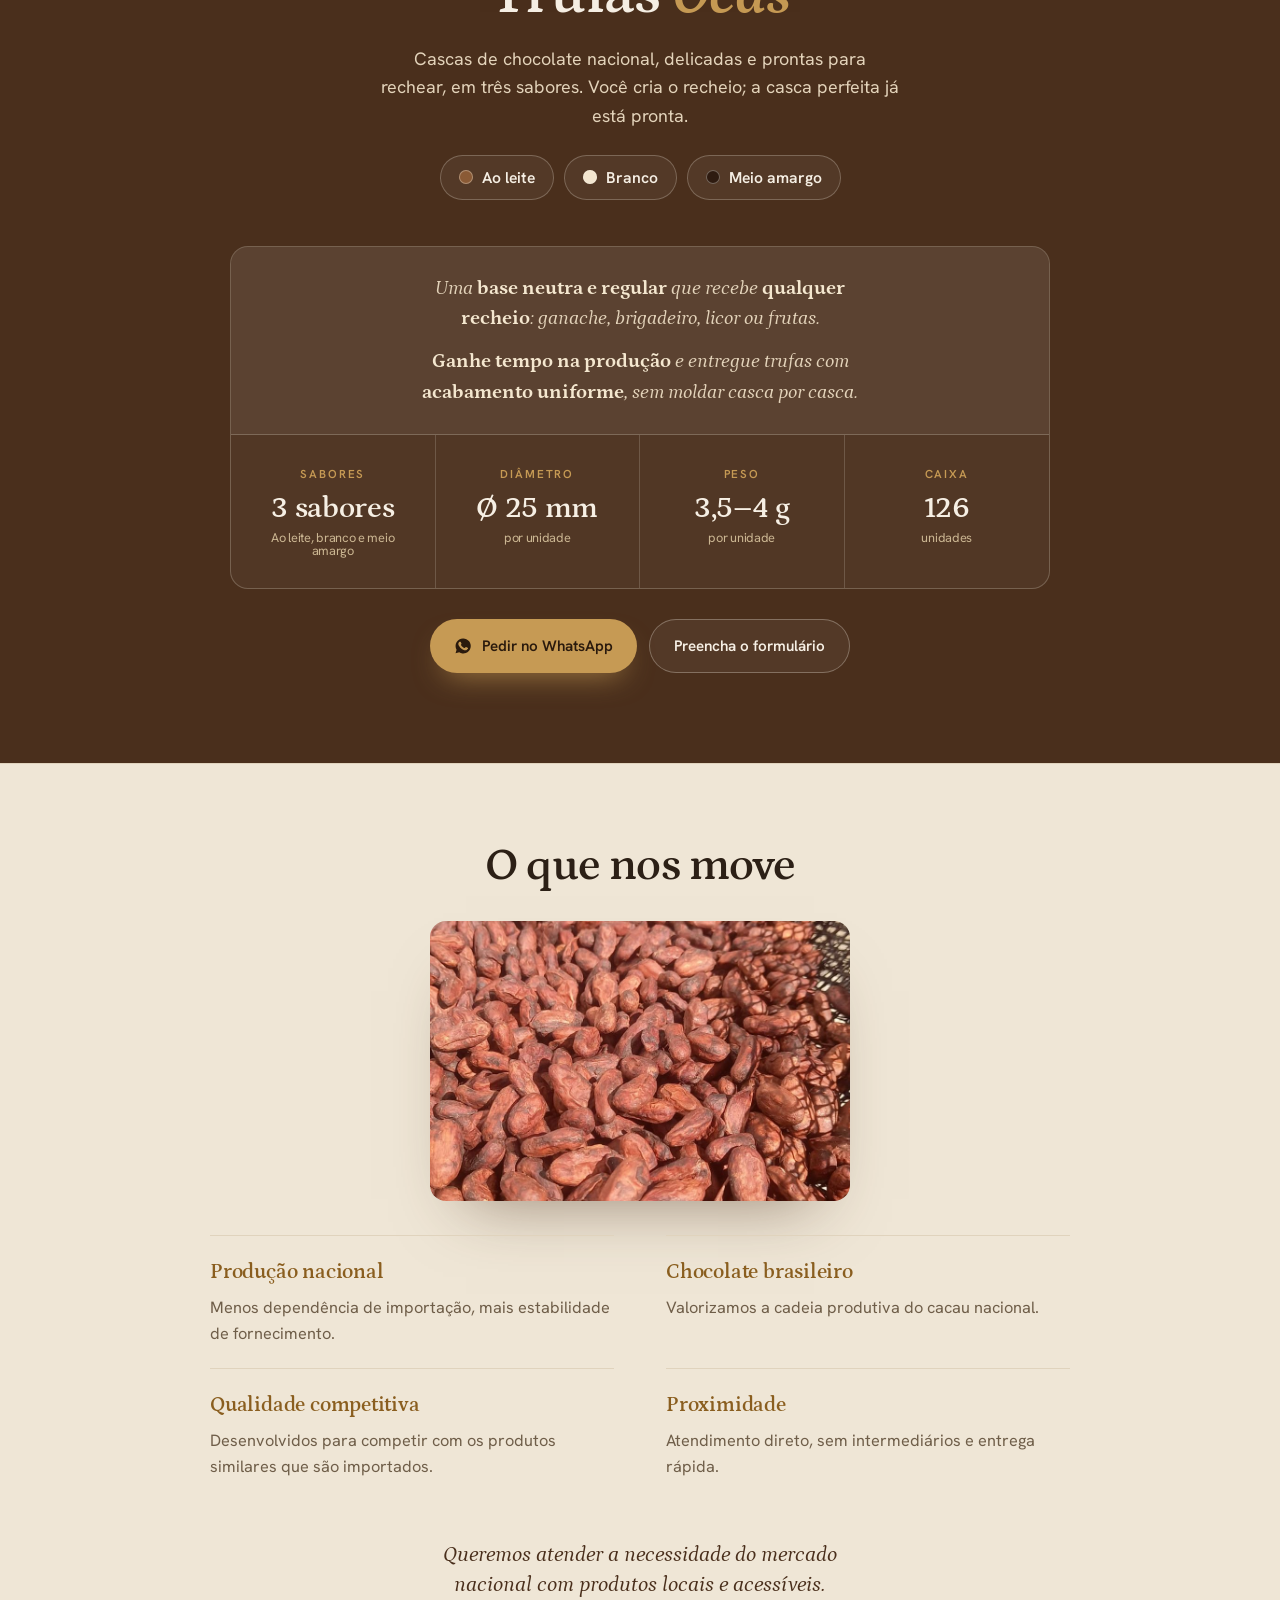
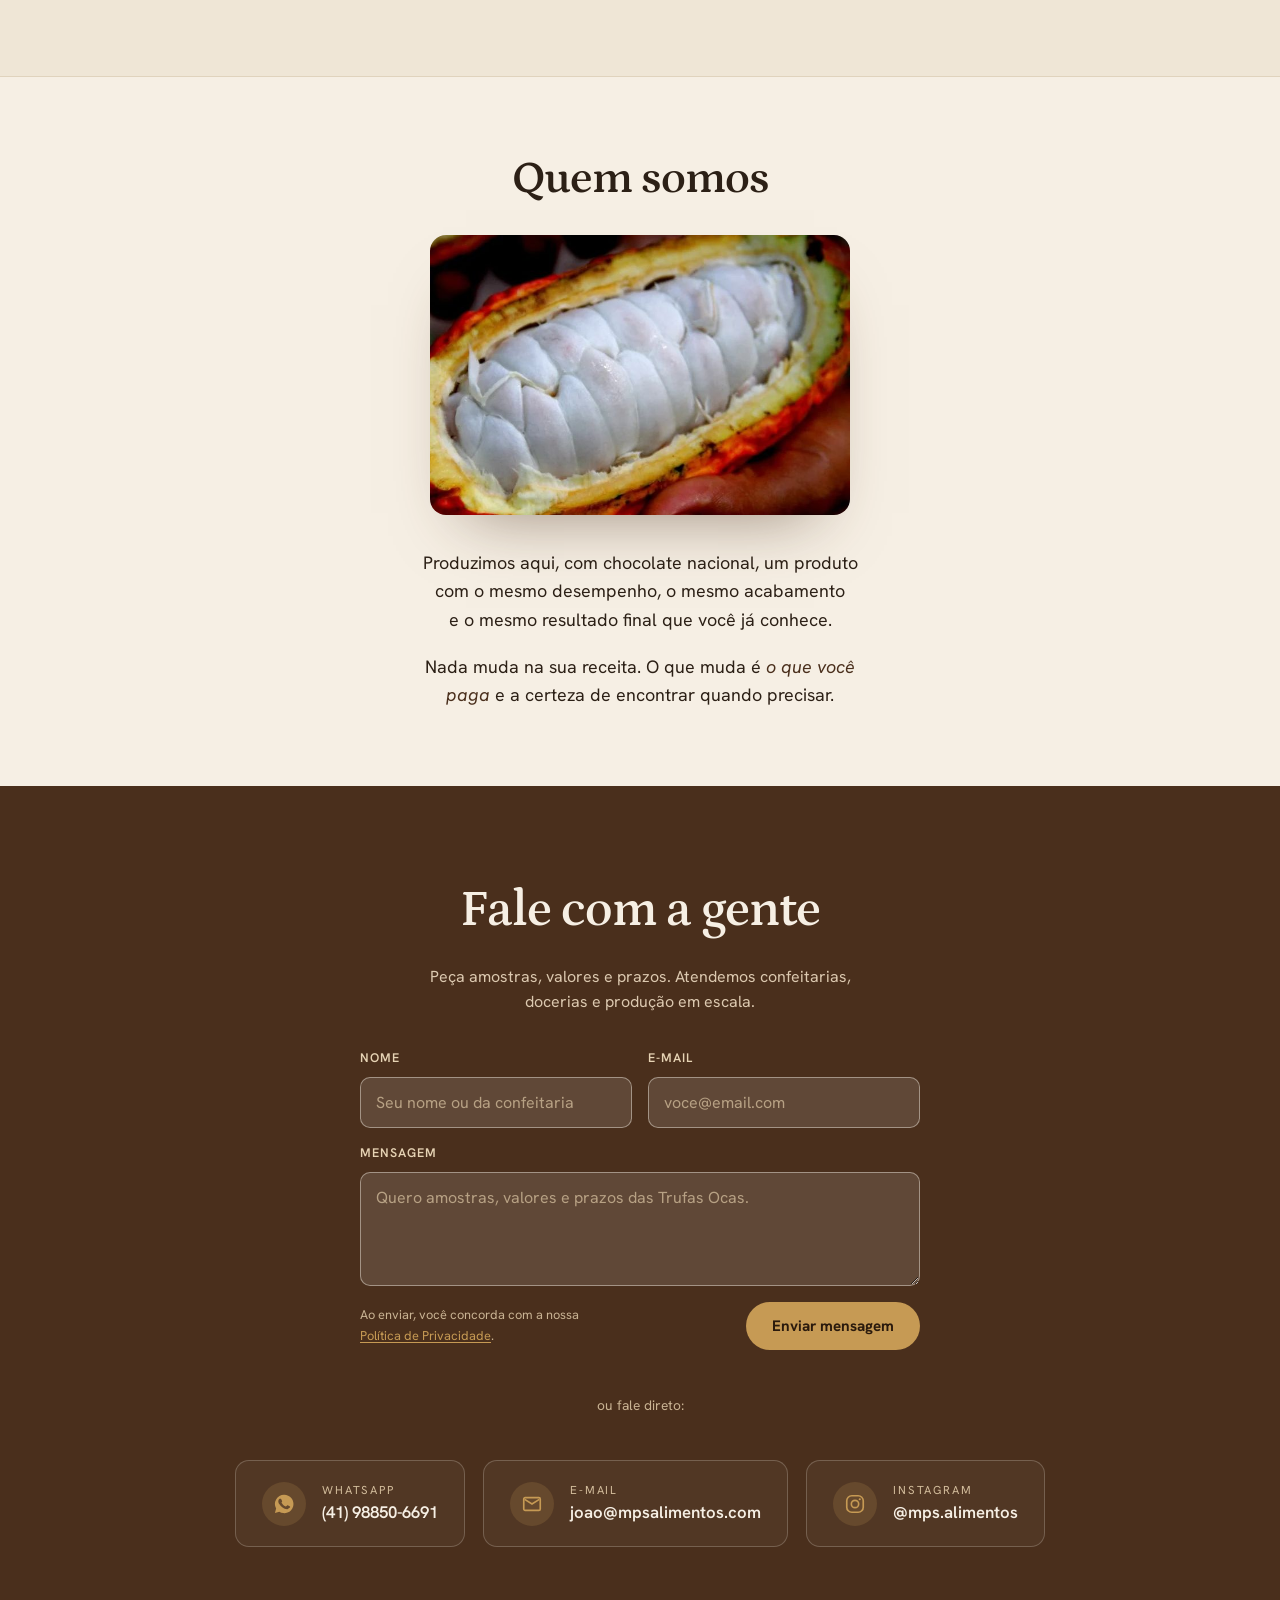
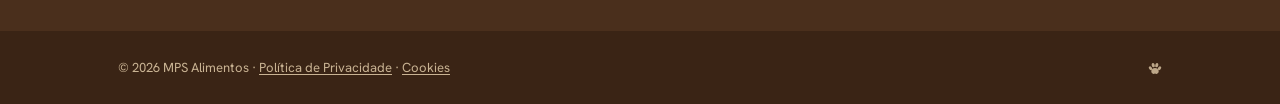
==== commit f072454f: "Sabores branco e meio amargo + abas Chocolate / Cobertura Página inicial e Pedidos ganham abas: Choc" ====
--- a/index.html
+++ b/index.html
@@ -7,9 +7,9 @@
 <link rel="icon" type="image/svg+xml" href="assets/logo.svg">
 <link rel="icon" type="image/png" sizes="32x32" href="assets/favicon-32.png">
 <link rel="apple-touch-icon" href="assets/favicon-180.png">
-<meta name="description" content="Chocolate nacional para confeitaria. Trufas Ocas: cascas de chocolate ao leite prontas para rechear. Ø 25 mm, caixa com 126 unidades. Produção brasileira, atendimento direto.">
+<meta name="description" content="Chocolate nacional para confeitaria. Trufas Ocas: cascas de chocolate ao leite, branco e meio amargo, prontas para rechear. Ø 25 mm, caixa com 126 unidades. Produção brasileira, atendimento direto.">
 <meta property="og:title" content="MPS Alimentos · Chocolate nacional, feito aqui">
-<meta property="og:description" content="Chocolate nacional para confeitaria. Trufas Ocas: cascas de chocolate ao leite prontas para rechear, Ø 25 mm, caixa com 126 unidades.">
+<meta property="og:description" content="Chocolate nacional para confeitaria. Trufas Ocas: cascas de chocolate ao leite, branco e meio amargo, prontas para rechear, Ø 25 mm, caixa com 126 unidades.">
 <meta property="og:type" content="website">
 <meta property="og:image" content="https://www.mpsalimentos.com/assets/trufas-ocas.png">
 
@@ -89,6 +89,25 @@
   .pd-lead{margin:20px auto 0;max-width:52ch;color:#e3d3ba;font-size:1.12rem}
   .pd-cta{display:flex;justify-content:center;flex-wrap:wrap;gap:12px;margin-top:30px}
 
+  /* Abas Chocolate / Cobertura (faixa escura) */
+  .tabs{display:flex;justify-content:center;gap:6px;width:max-content;max-width:100%;margin:0 auto 40px;padding:5px;border-radius:40px;background:rgba(255,255,255,.06);border:1px solid rgba(246,239,228,.22)}
+  .tabs [role=tab]{font:inherit;font-weight:600;font-size:1rem;color:#e3d3ba;background:none;border:0;border-radius:32px;padding:11px 26px;cursor:pointer;display:inline-flex;align-items:center;gap:8px;transition:background .2s,color .2s}
+  .tabs [role=tab]:hover{color:var(--cream)}
+  .tabs [role=tab][aria-selected=true]{background:var(--gold-2);color:#2a1a0d}
+  .tabs [role=tab]:focus-visible{outline:2px solid var(--gold-2);outline-offset:3px}
+  .tab-tag{white-space:nowrap;font-size:.62rem;letter-spacing:.12em;text-transform:uppercase;font-weight:700;padding:3px 8px;border-radius:12px;background:rgba(198,154,84,.22);color:var(--gold-2)}
+  [aria-selected=true] .tab-tag{background:rgba(42,26,13,.14);color:#2a1a0d}
+  .sabores{list-style:none;display:flex;justify-content:center;flex-wrap:wrap;gap:10px;margin:24px auto 0;padding:0}
+  .sabores li{display:inline-flex;align-items:center;gap:9px;padding:9px 18px;border-radius:30px;border:1px solid rgba(246,239,228,.25);background:rgba(255,255,255,.05);color:var(--cream);font-weight:600;font-size:.98rem}
+  .sabores .dot{width:14px;height:14px;border-radius:50%;box-shadow:inset 0 0 0 1px rgba(246,239,228,.35)}
+  @media(max-width:420px){.tabs [role=tab]{padding:10px 16px;font-size:.95rem}.sabores{gap:6px}.sabores li{padding:7px 11px;font-size:.88rem;gap:7px}}
+  .dot.leite{background:#8a5a35}.dot.branco{background:#f3e6cf}.dot.amargo{background:#2e1b10}
+  .soon{max-width:640px;margin:0 auto;text-align:center;background:rgba(255,255,255,.045);border:1px solid rgba(246,239,228,.22);border-radius:18px;padding:46px 30px}
+  .soon-tag{display:inline-block;font-size:.7rem;letter-spacing:.16em;text-transform:uppercase;font-weight:700;color:#2a1a0d;background:var(--gold-2);padding:7px 16px;border-radius:22px}
+  .soon h3{font-family:'Petrona',serif;font-weight:600;font-size:clamp(1.9rem,4.6vw,2.8rem);letter-spacing:-.02em;line-height:1.1;color:var(--cream);margin-top:18px}
+  .soon h3 em{font-style:italic;color:var(--gold-2)}
+  .soon p{color:#e3d3ba;font-size:1.1rem;max-width:44ch;margin:14px auto 0;text-wrap:balance}
+
   /* Spec panel: base neutra + table */
   .spec-panel{max-width:820px;margin:46px auto 0;background:rgba(255,255,255,.045);border:1px solid rgba(246,239,228,.22);border-radius:18px;overflow:hidden}
   .spec-note{padding:26px 30px;background:rgba(255,255,255,.055);border-bottom:1px solid rgba(246,239,228,.22);font-family:'Petrona',serif;font-style:italic;font-size:clamp(1.05rem,2.2vw,1.28rem);line-height:1.5;color:#e3d3ba;text-align:center}
@@ -218,6 +237,12 @@
         <h2><span class="ph">A casca pronta.</span> <span class="ph"><em>O recheio é seu.</em></span></h2>
       </div>
 
+      <div class="tabs" role="tablist" aria-label="Linhas de Trufas Ocas">
+        <button type="button" role="tab" id="aba-chocolate" aria-controls="painel-chocolate" aria-selected="true">Chocolate</button>
+        <button type="button" role="tab" id="aba-cobertura" aria-controls="painel-cobertura" aria-selected="false" tabindex="-1">Cobertura <span class="tab-tag">Em breve</span></button>
+      </div>
+
+      <div role="tabpanel" id="painel-chocolate" aria-labelledby="aba-chocolate">
       <div class="pd-photo">
         <div class="halo"></div>
         <div class="frame">
@@ -228,7 +253,12 @@
 
       <div class="pd-body">
         <h3 class="pd-name">Trufas <em>Ocas</em></h3>
-        <p class="pd-lead">Cascas de chocolate ao leite, delicadas e prontas para rechear. Você cria o recheio; a casca perfeita já está pronta.</p>
+        <p class="pd-lead">Cascas de chocolate nacional, delicadas e prontas para rechear, em três sabores. Você cria o recheio; a casca perfeita já está pronta.</p>
+        <ul class="sabores" aria-label="Sabores">
+          <li><span class="dot leite" aria-hidden="true"></span>Ao leite</li>
+          <li><span class="dot branco" aria-hidden="true"></span>Branco</li>
+          <li><span class="dot amargo" aria-hidden="true"></span>Meio amargo</li>
+        </ul>
       </div>
 
       <div class="spec-panel">
@@ -237,10 +267,19 @@
           <p><strong>Ganhe tempo na produção</strong> e entregue trufas com <strong>acabamento uniforme</strong>, sem moldar casca por casca.</p>
         </div>
         <div class="grid">
-          <div class="cell"><div class="k">Sabor</div><div class="v">Ao leite<small>Chocolate nacional</small></div></div>
+          <div class="cell"><div class="k">Sabores</div><div class="v">3 sabores<small>Ao leite, branco e meio amargo</small></div></div>
           <div class="cell"><div class="k">Diâmetro</div><div class="v">Ø 25 mm<small>por unidade</small></div></div>
           <div class="cell"><div class="k">Peso</div><div class="v">3,5–4 g<small>por unidade</small></div></div>
           <div class="cell"><div class="k">Caixa</div><div class="v">126<small>unidades</small></div></div>
+        </div>
+      </div>
+      </div>
+
+      <div role="tabpanel" id="painel-cobertura" aria-labelledby="aba-cobertura" hidden>
+        <div class="soon">
+          <span class="soon-tag">Em breve</span>
+          <h3>Trufas Ocas de <em>cobertura</em></h3>
+          <p>Estamos preparando a linha de cobertura. Mais informações em breve.</p>
         </div>
       </div>
 
@@ -390,6 +429,7 @@
 })();
 </script>
 
+<script src="assets/abas.js" defer></script>
 <script src="assets/consent.js" defer></script>
 </body>
 </html>
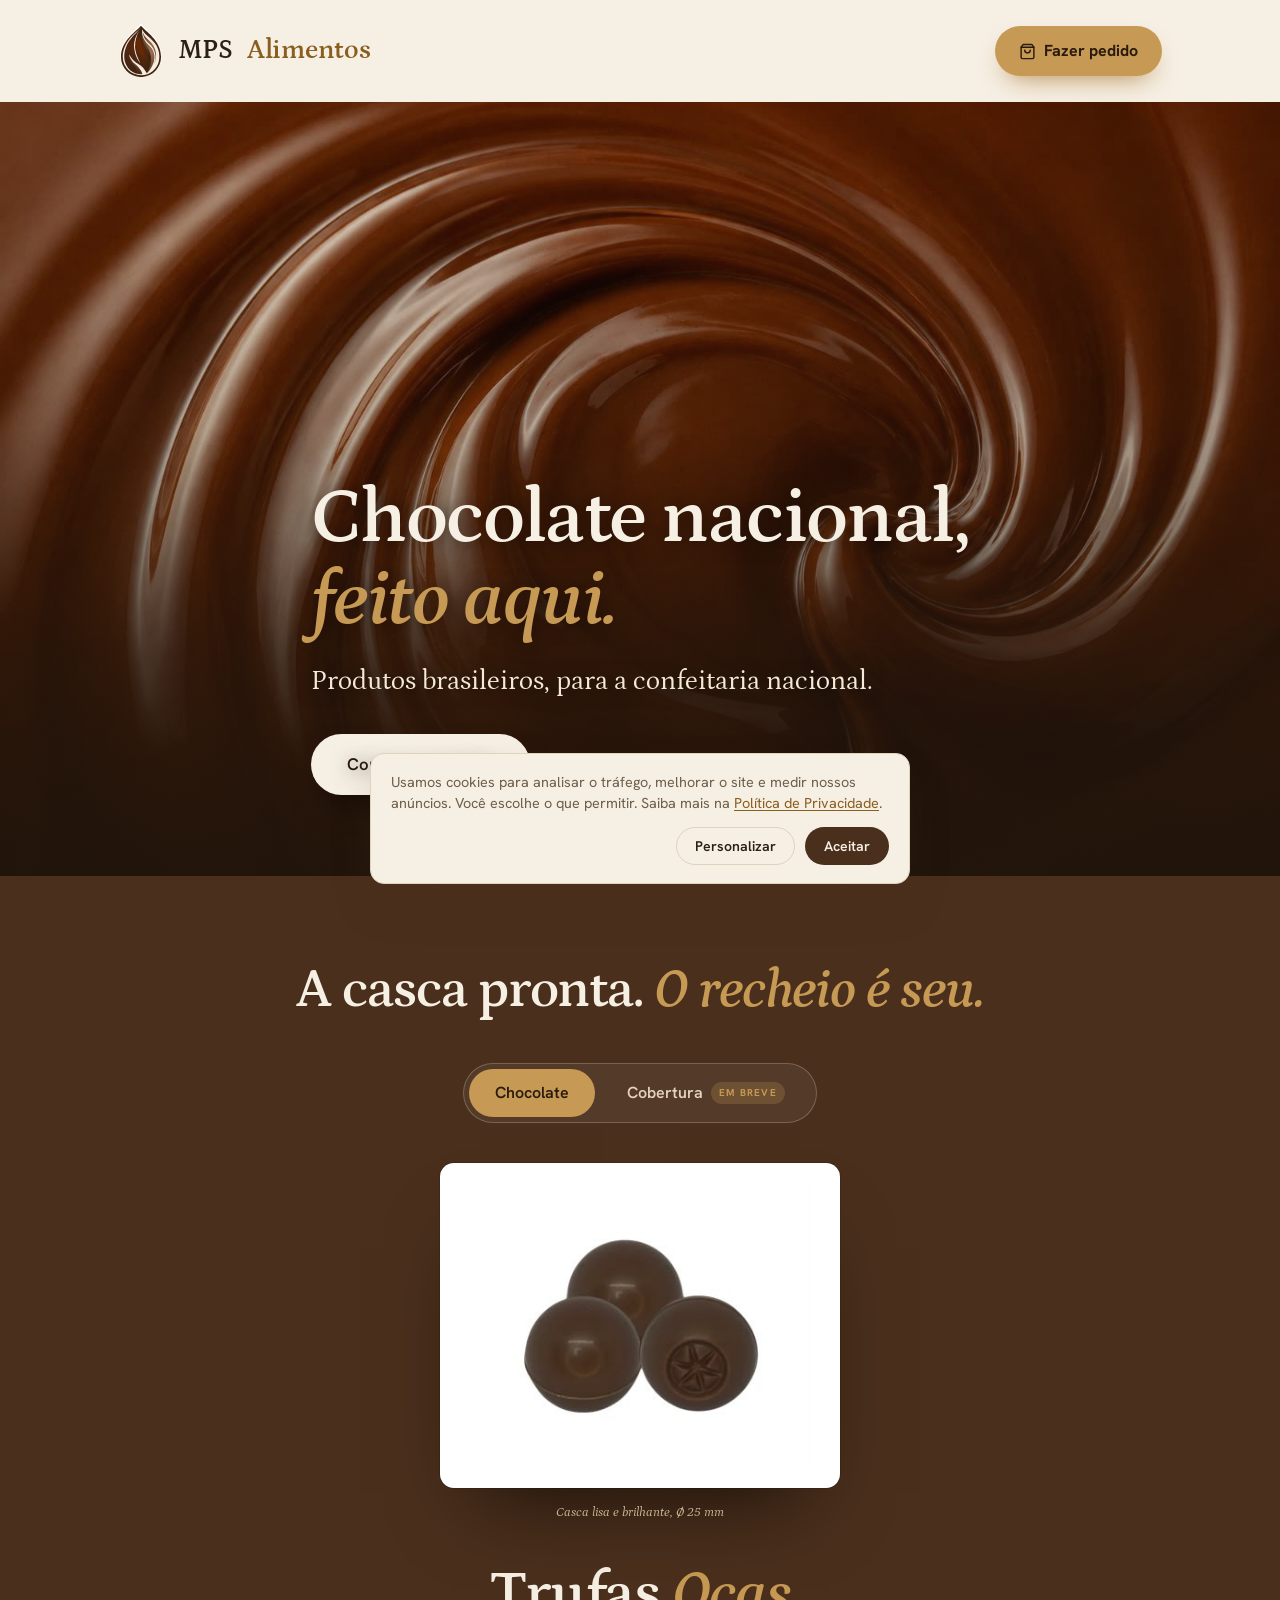
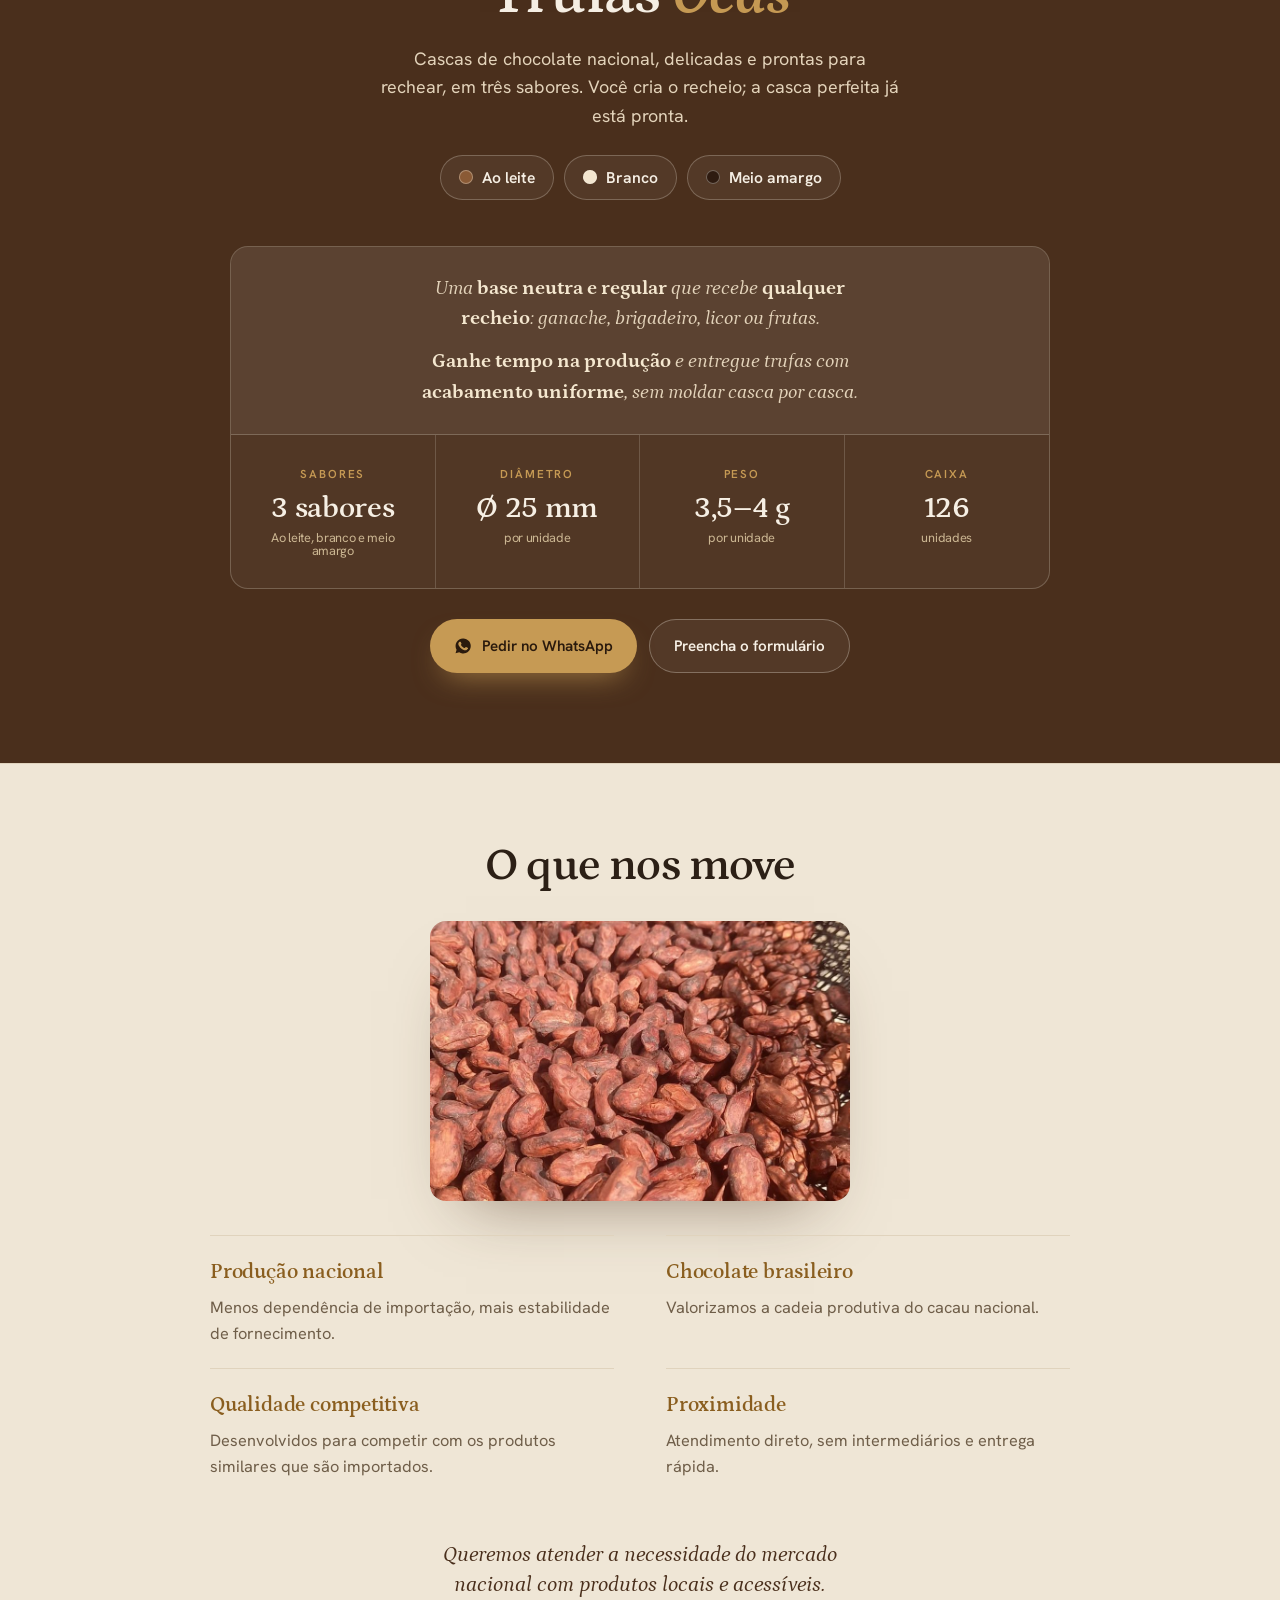
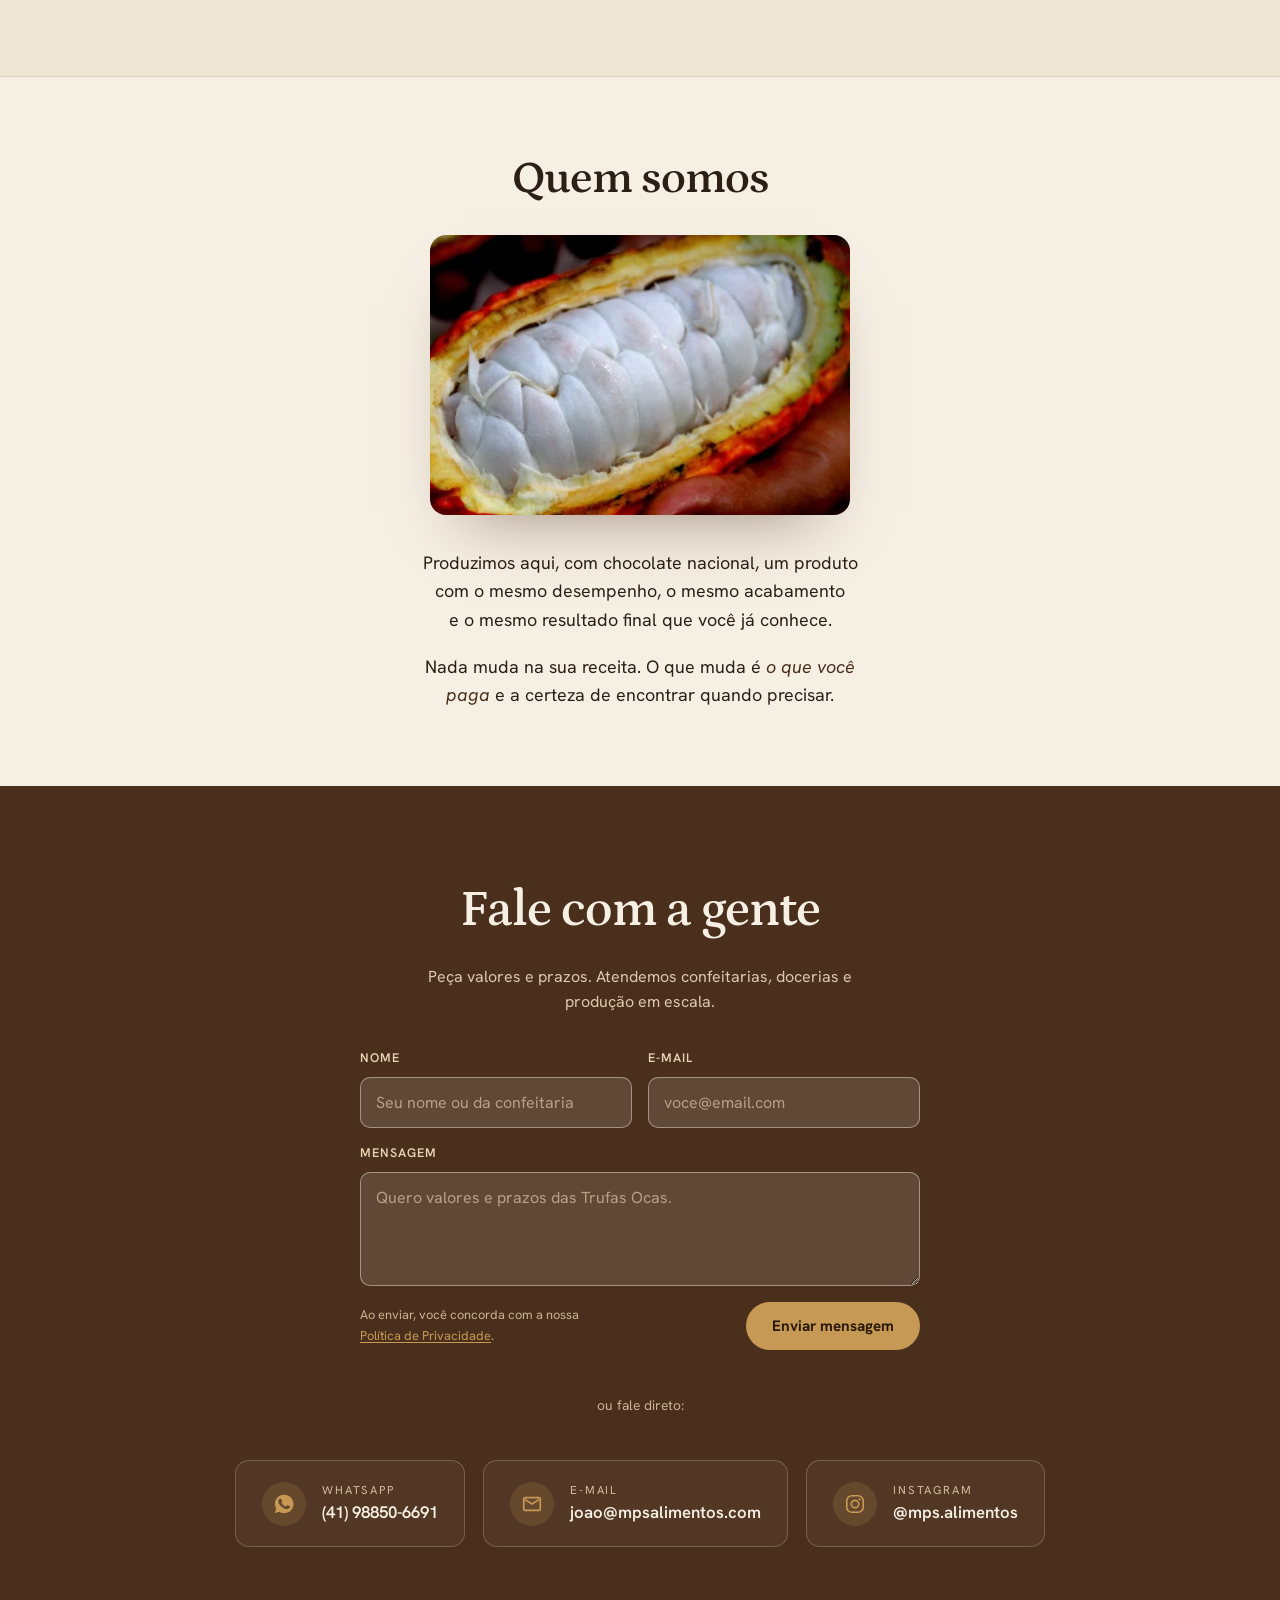
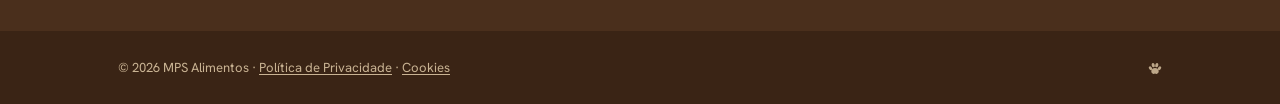
==== commit 7e052441: "Preços por sabor na página Pedidos + tira "amostras" do contato - /api/precos devolve {selo, un, sab" ====
--- a/index.html
+++ b/index.html
@@ -323,7 +323,7 @@
     <div class="wrap">
       <div class="inner">
         <h2>Fale com a gente</h2>
-        <p class="sub">Peça amostras, valores e prazos. Atendemos confeitarias, docerias e produção em escala.</p>
+        <p class="sub">Peça valores e prazos. Atendemos confeitarias, docerias e produção em escala.</p>
 
         <form class="contact-form" id="contact-form" novalidate>
           <div class="form-row">
@@ -335,7 +335,7 @@
             </label>
           </div>
           <label class="field">Mensagem
-            <textarea name="message" rows="4" required maxlength="2000" placeholder="Quero amostras, valores e prazos das Trufas Ocas."></textarea>
+            <textarea name="message" rows="4" required maxlength="2000" placeholder="Quero valores e prazos das Trufas Ocas."></textarea>
           </label>
           <input type="text" name="_honey" class="hp" tabindex="-1" autocomplete="off" aria-hidden="true">
           <div class="form-foot">
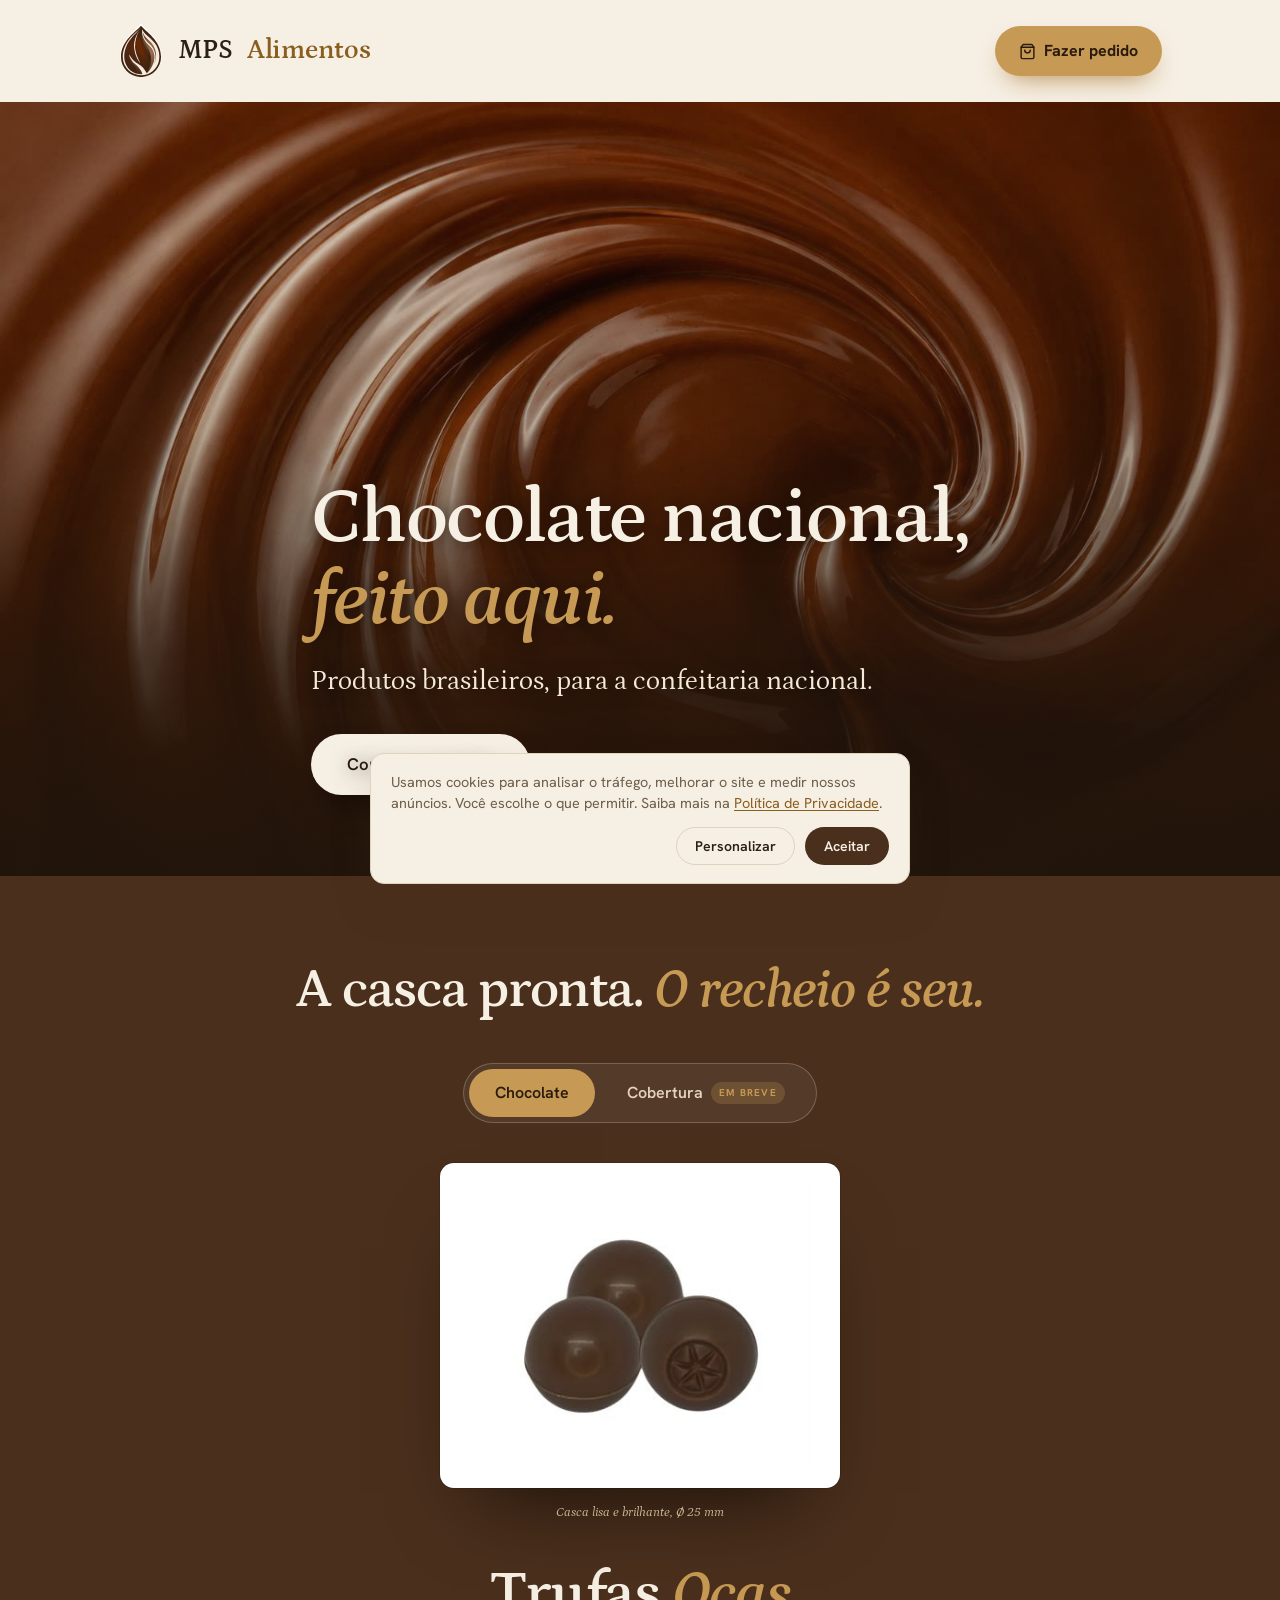
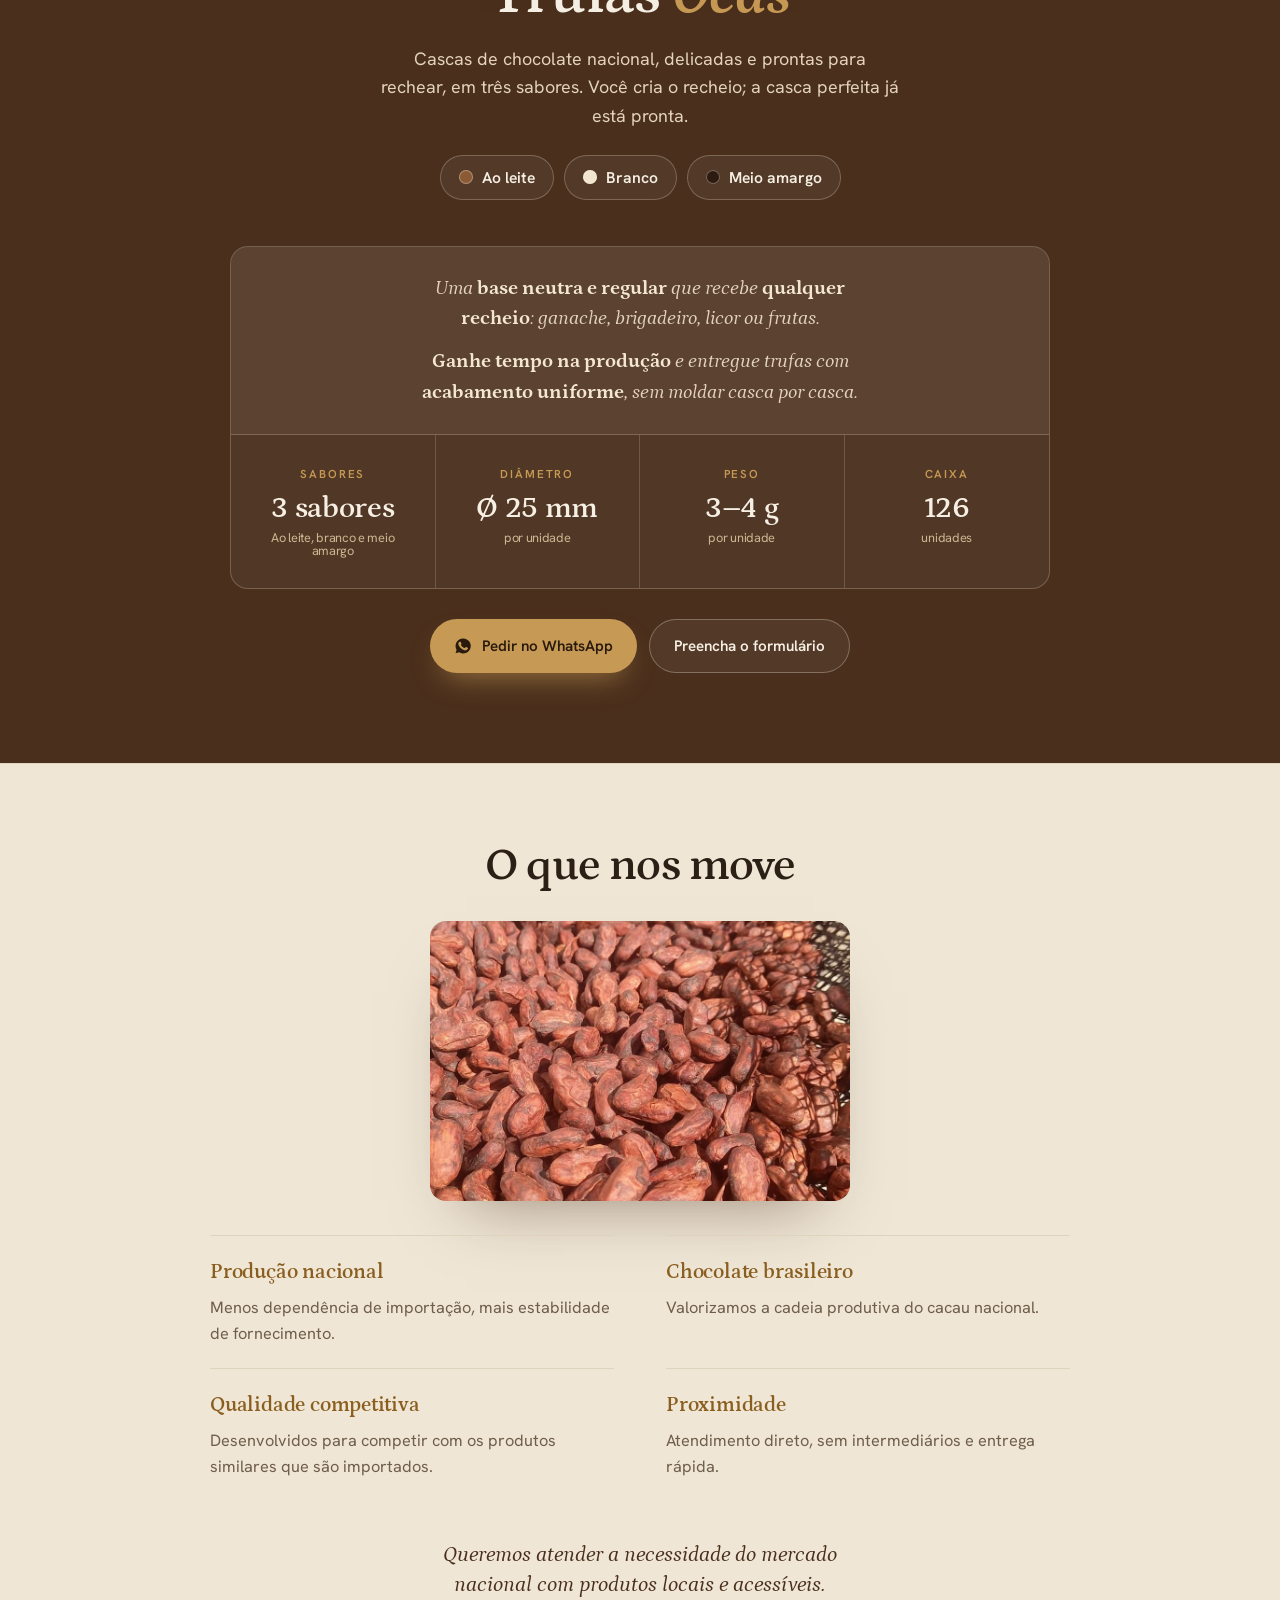
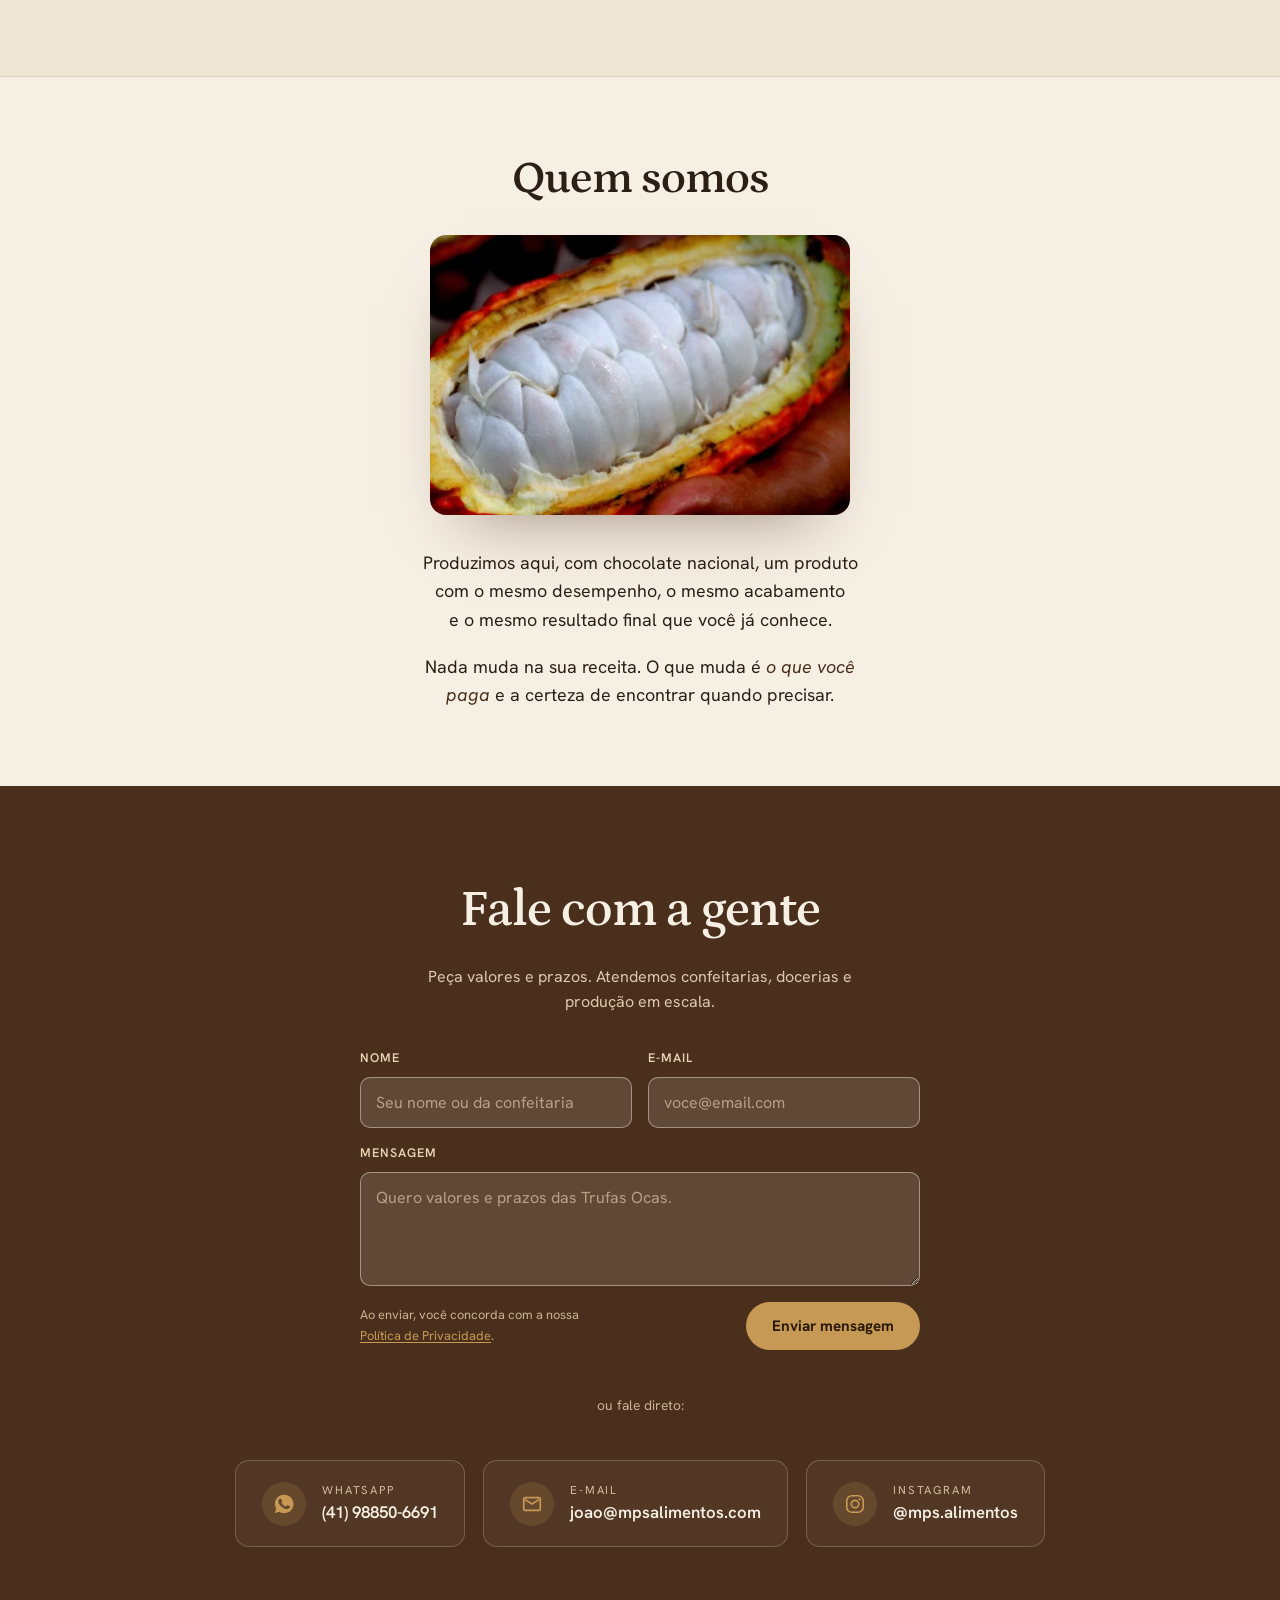
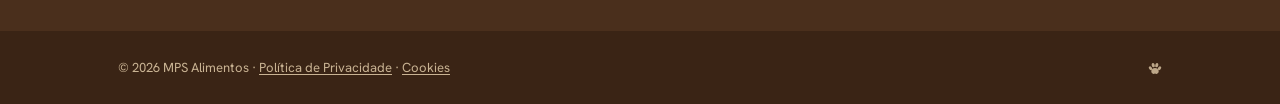
==== commit 67bd0b0f: "Peso das trufas: 3 a 4 g por unidade Co-Authored-By: Claude Opus 5.5 <noreply@anthropic.com>" ====
--- a/index.html
+++ b/index.html
@@ -269,7 +269,7 @@
         <div class="grid">
           <div class="cell"><div class="k">Sabores</div><div class="v">3 sabores<small>Ao leite, branco e meio amargo</small></div></div>
           <div class="cell"><div class="k">Diâmetro</div><div class="v">Ø 25 mm<small>por unidade</small></div></div>
-          <div class="cell"><div class="k">Peso</div><div class="v">3,5–4 g<small>por unidade</small></div></div>
+          <div class="cell"><div class="k">Peso</div><div class="v">3–4 g<small>por unidade</small></div></div>
           <div class="cell"><div class="k">Caixa</div><div class="v">126<small>unidades</small></div></div>
         </div>
       </div>
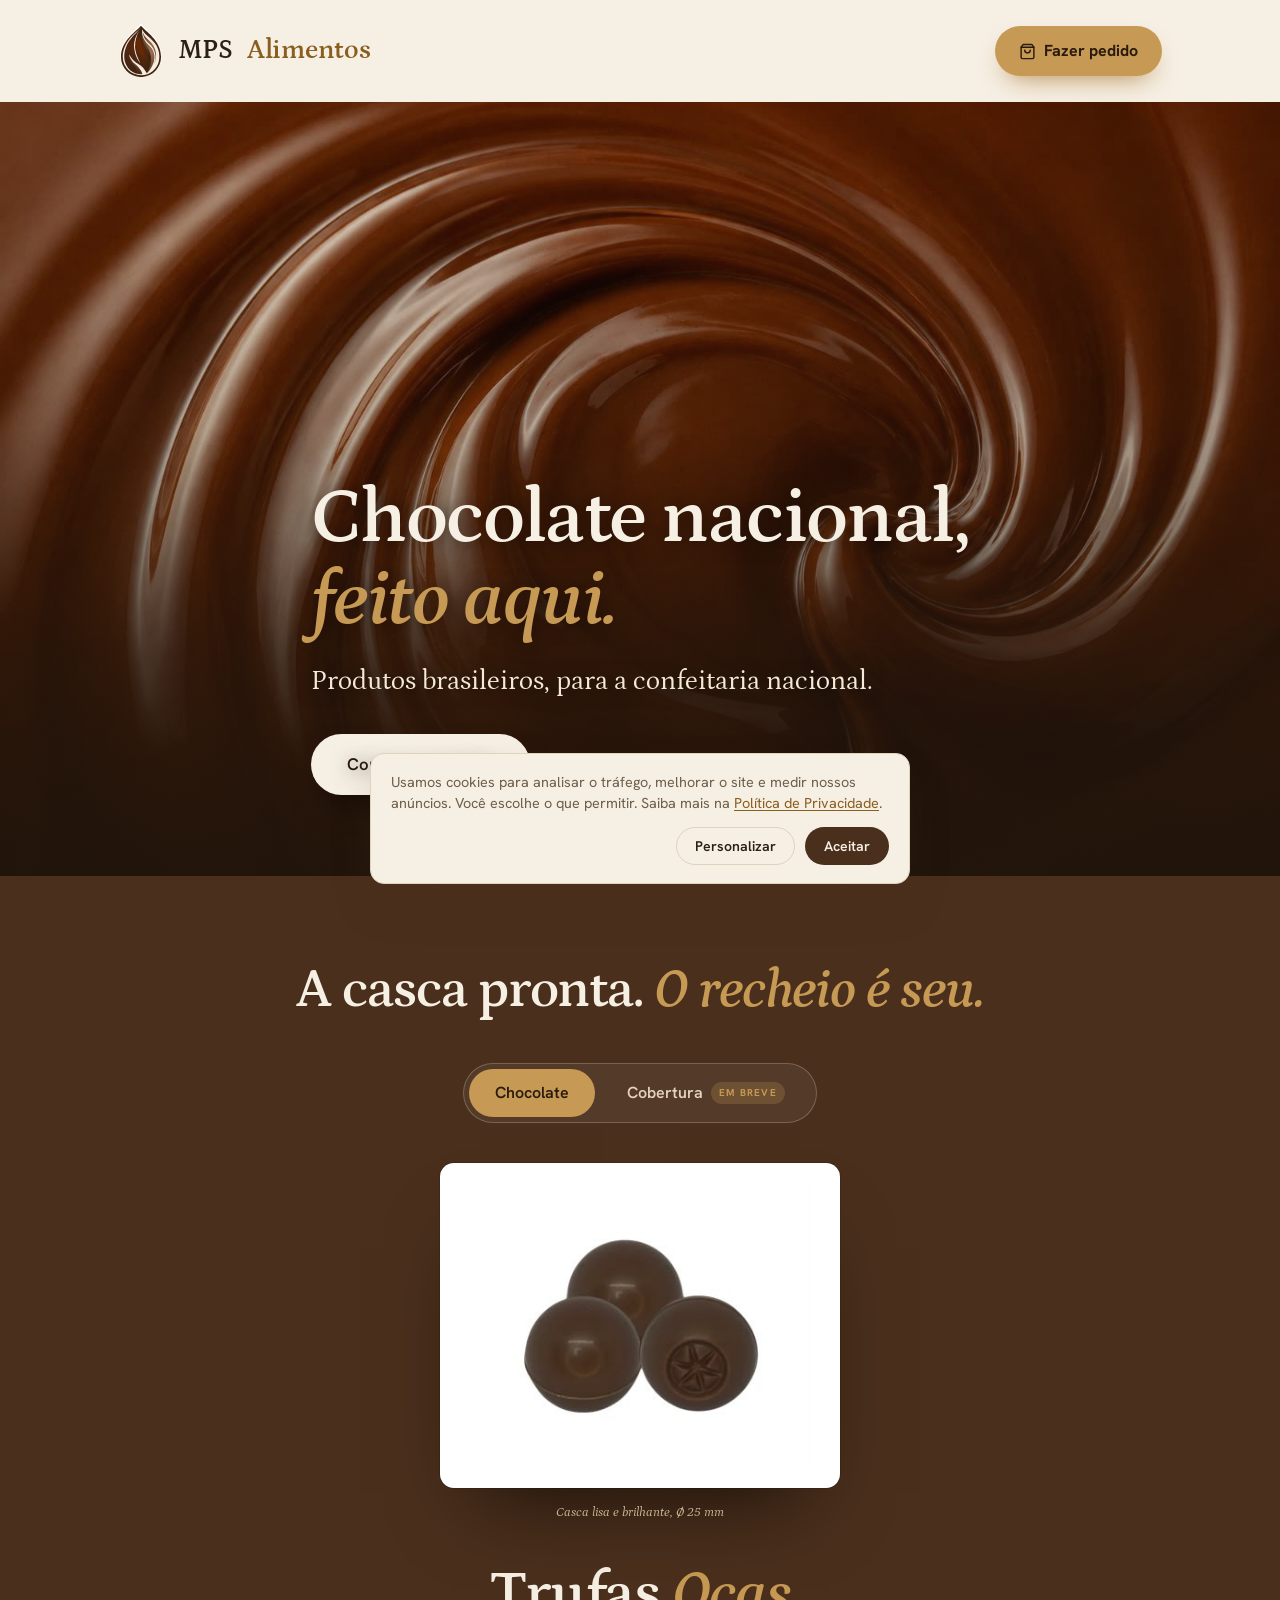
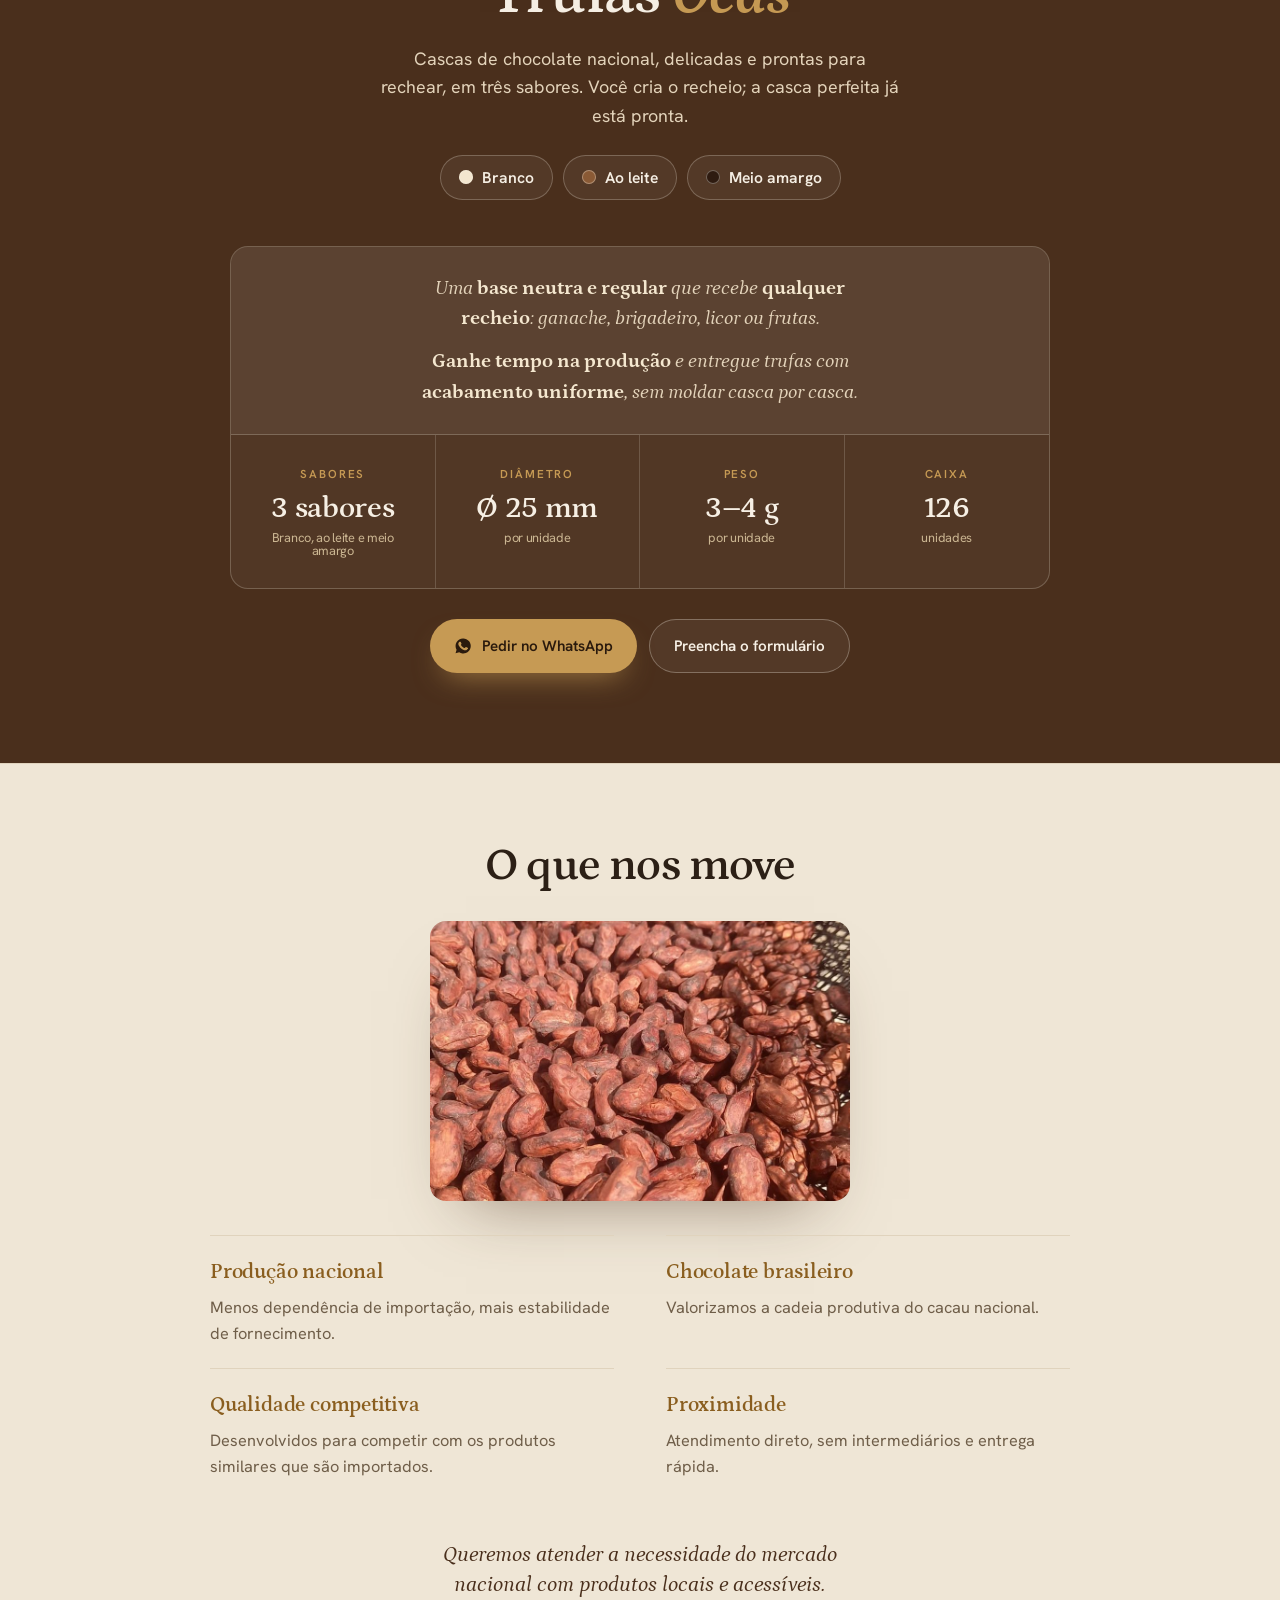
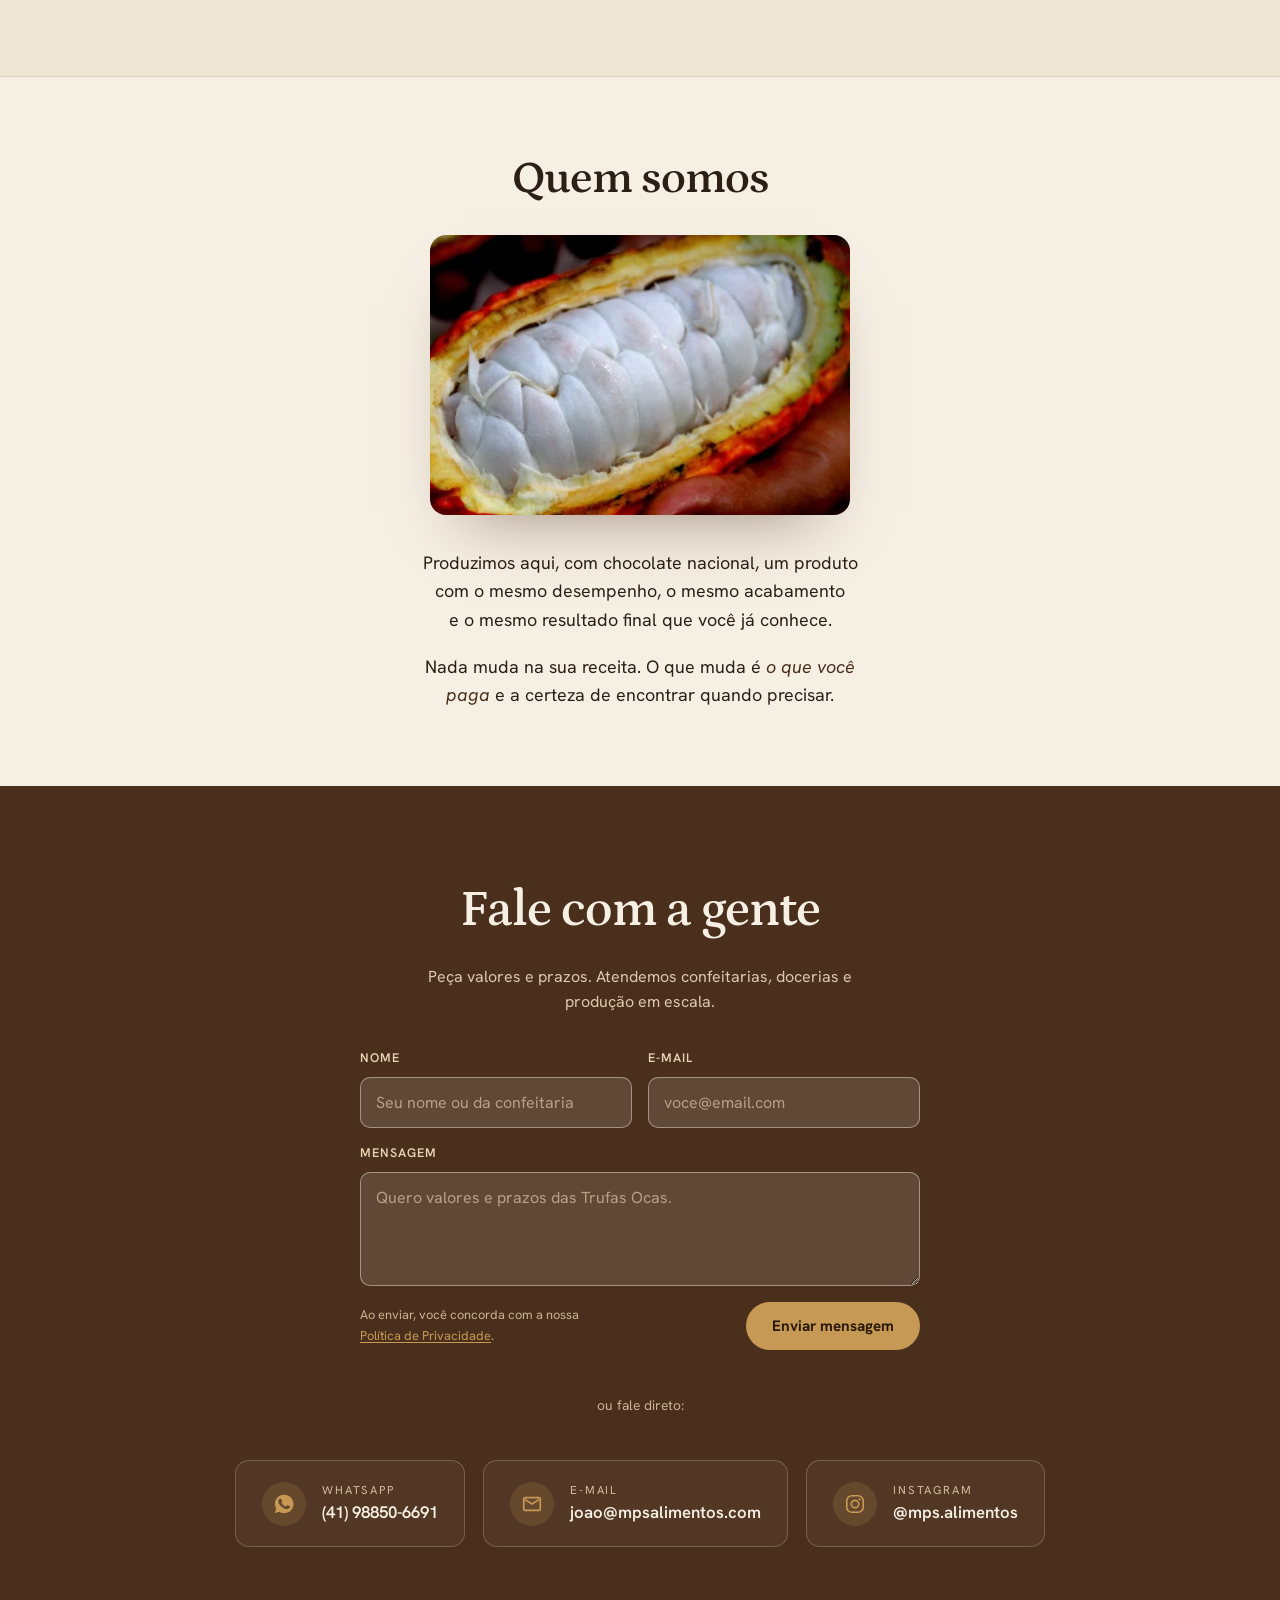
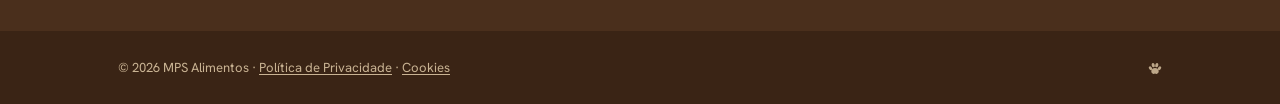
==== commit 27c24cb6: "Sabores sempre na ordem branco, ao leite, meio amargo Co-Authored-By: Claude Opus 5.5 <noreply@anthr" ====
--- a/index.html
+++ b/index.html
@@ -7,9 +7,9 @@
 <link rel="icon" type="image/svg+xml" href="assets/logo.svg">
 <link rel="icon" type="image/png" sizes="32x32" href="assets/favicon-32.png">
 <link rel="apple-touch-icon" href="assets/favicon-180.png">
-<meta name="description" content="Chocolate nacional para confeitaria. Trufas Ocas: cascas de chocolate ao leite, branco e meio amargo, prontas para rechear. Ø 25 mm, caixa com 126 unidades. Produção brasileira, atendimento direto.">
+<meta name="description" content="Chocolate nacional para confeitaria. Trufas Ocas: cascas de chocolate branco, ao leite e meio amargo, prontas para rechear. Ø 25 mm, caixa com 126 unidades. Produção brasileira, atendimento direto.">
 <meta property="og:title" content="MPS Alimentos · Chocolate nacional, feito aqui">
-<meta property="og:description" content="Chocolate nacional para confeitaria. Trufas Ocas: cascas de chocolate ao leite, branco e meio amargo, prontas para rechear, Ø 25 mm, caixa com 126 unidades.">
+<meta property="og:description" content="Chocolate nacional para confeitaria. Trufas Ocas: cascas de chocolate branco, ao leite e meio amargo, prontas para rechear, Ø 25 mm, caixa com 126 unidades.">
 <meta property="og:type" content="website">
 <meta property="og:image" content="https://www.mpsalimentos.com/assets/trufas-ocas.png">
 
@@ -101,7 +101,7 @@
   .sabores li{display:inline-flex;align-items:center;gap:9px;padding:9px 18px;border-radius:30px;border:1px solid rgba(246,239,228,.25);background:rgba(255,255,255,.05);color:var(--cream);font-weight:600;font-size:.98rem}
   .sabores .dot{width:14px;height:14px;border-radius:50%;box-shadow:inset 0 0 0 1px rgba(246,239,228,.35)}
   @media(max-width:420px){.tabs [role=tab]{padding:10px 16px;font-size:.95rem}.sabores{gap:6px}.sabores li{padding:7px 11px;font-size:.88rem;gap:7px}}
-  .dot.leite{background:#8a5a35}.dot.branco{background:#f3e6cf}.dot.amargo{background:#2e1b10}
+  .dot.branco{background:#f3e6cf}.dot.leite{background:#8a5a35}.dot.amargo{background:#2e1b10}
   .soon{max-width:640px;margin:0 auto;text-align:center;background:rgba(255,255,255,.045);border:1px solid rgba(246,239,228,.22);border-radius:18px;padding:46px 30px}
   .soon-tag{display:inline-block;font-size:.7rem;letter-spacing:.16em;text-transform:uppercase;font-weight:700;color:#2a1a0d;background:var(--gold-2);padding:7px 16px;border-radius:22px}
   .soon h3{font-family:'Petrona',serif;font-weight:600;font-size:clamp(1.9rem,4.6vw,2.8rem);letter-spacing:-.02em;line-height:1.1;color:var(--cream);margin-top:18px}
@@ -255,8 +255,8 @@
         <h3 class="pd-name">Trufas <em>Ocas</em></h3>
         <p class="pd-lead">Cascas de chocolate nacional, delicadas e prontas para rechear, em três sabores. Você cria o recheio; a casca perfeita já está pronta.</p>
         <ul class="sabores" aria-label="Sabores">
+          <li><span class="dot branco" aria-hidden="true"></span>Branco</li>
           <li><span class="dot leite" aria-hidden="true"></span>Ao leite</li>
-          <li><span class="dot branco" aria-hidden="true"></span>Branco</li>
           <li><span class="dot amargo" aria-hidden="true"></span>Meio amargo</li>
         </ul>
       </div>
@@ -267,7 +267,7 @@
           <p><strong>Ganhe tempo na produção</strong> e entregue trufas com <strong>acabamento uniforme</strong>, sem moldar casca por casca.</p>
         </div>
         <div class="grid">
-          <div class="cell"><div class="k">Sabores</div><div class="v">3 sabores<small>Ao leite, branco e meio amargo</small></div></div>
+          <div class="cell"><div class="k">Sabores</div><div class="v">3 sabores<small>Branco, ao leite e meio amargo</small></div></div>
           <div class="cell"><div class="k">Diâmetro</div><div class="v">Ø 25 mm<small>por unidade</small></div></div>
           <div class="cell"><div class="k">Peso</div><div class="v">3–4 g<small>por unidade</small></div></div>
           <div class="cell"><div class="k">Caixa</div><div class="v">126<small>unidades</small></div></div>
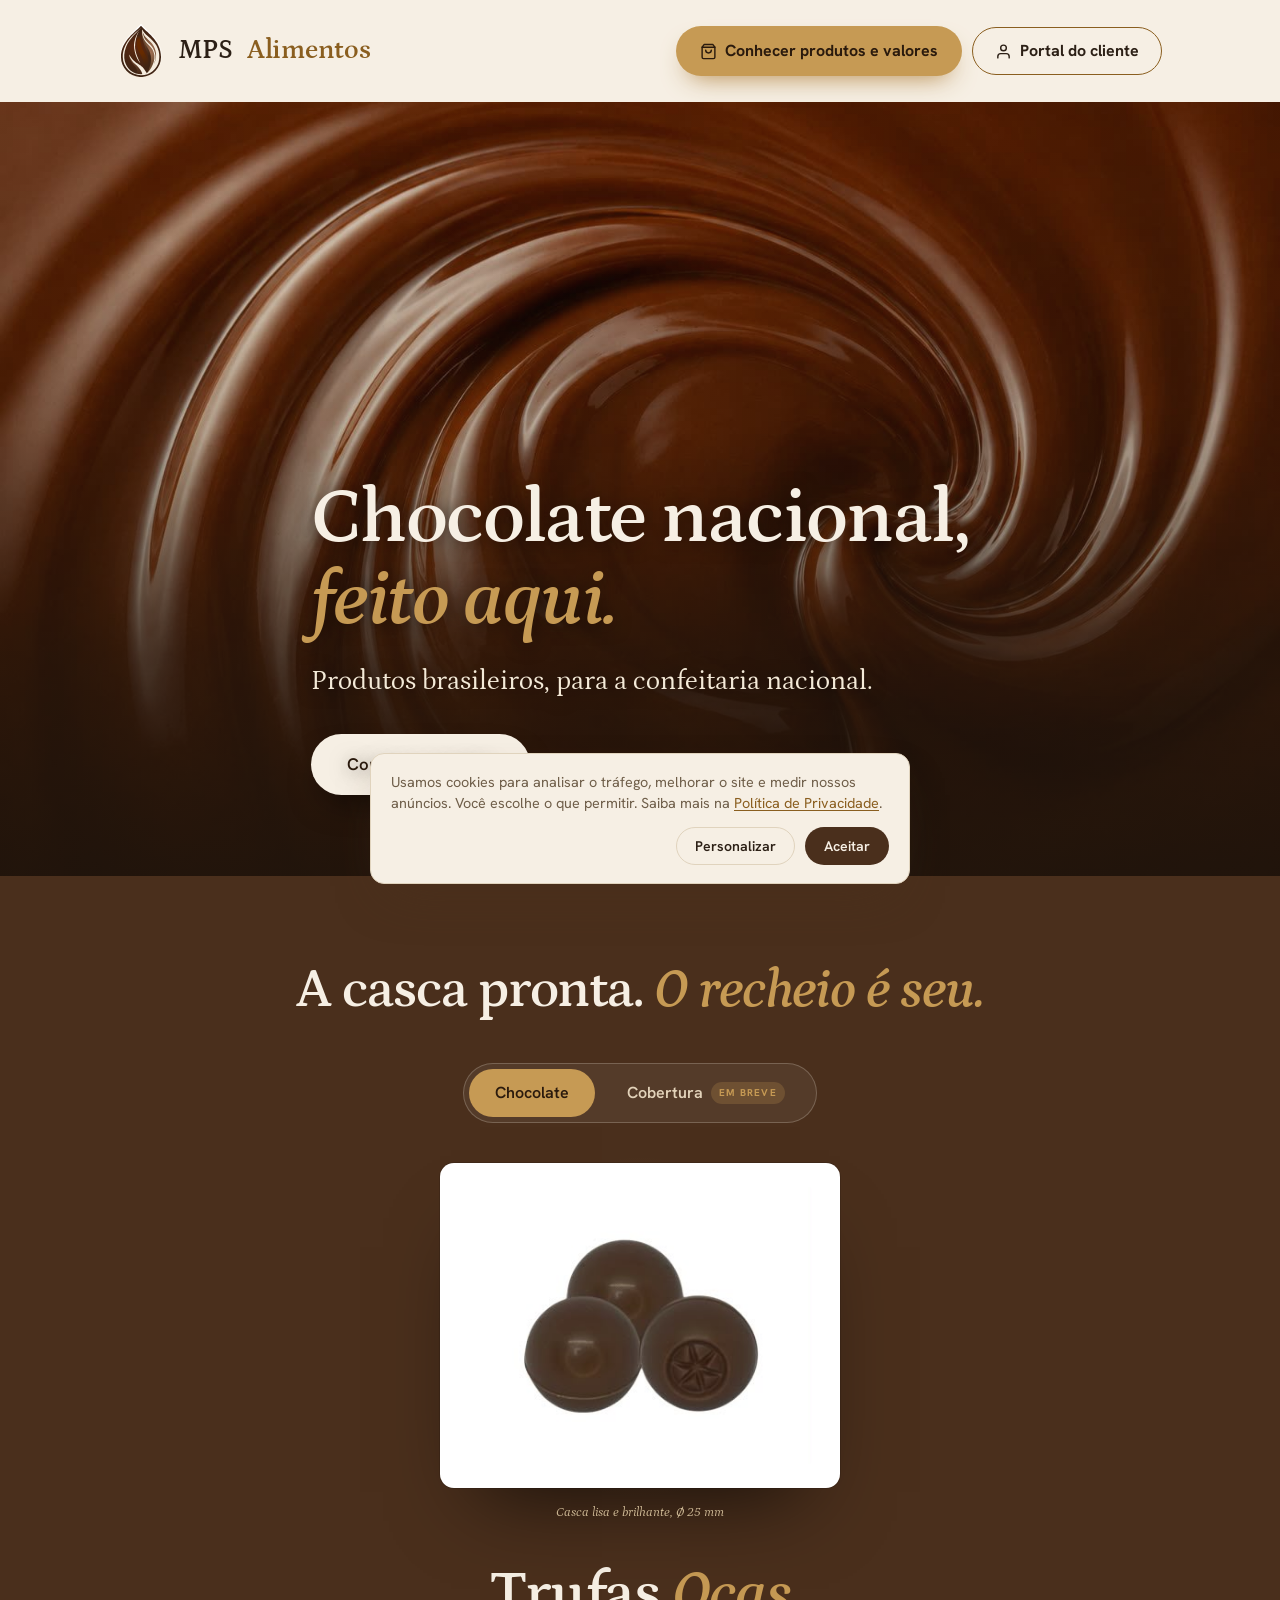
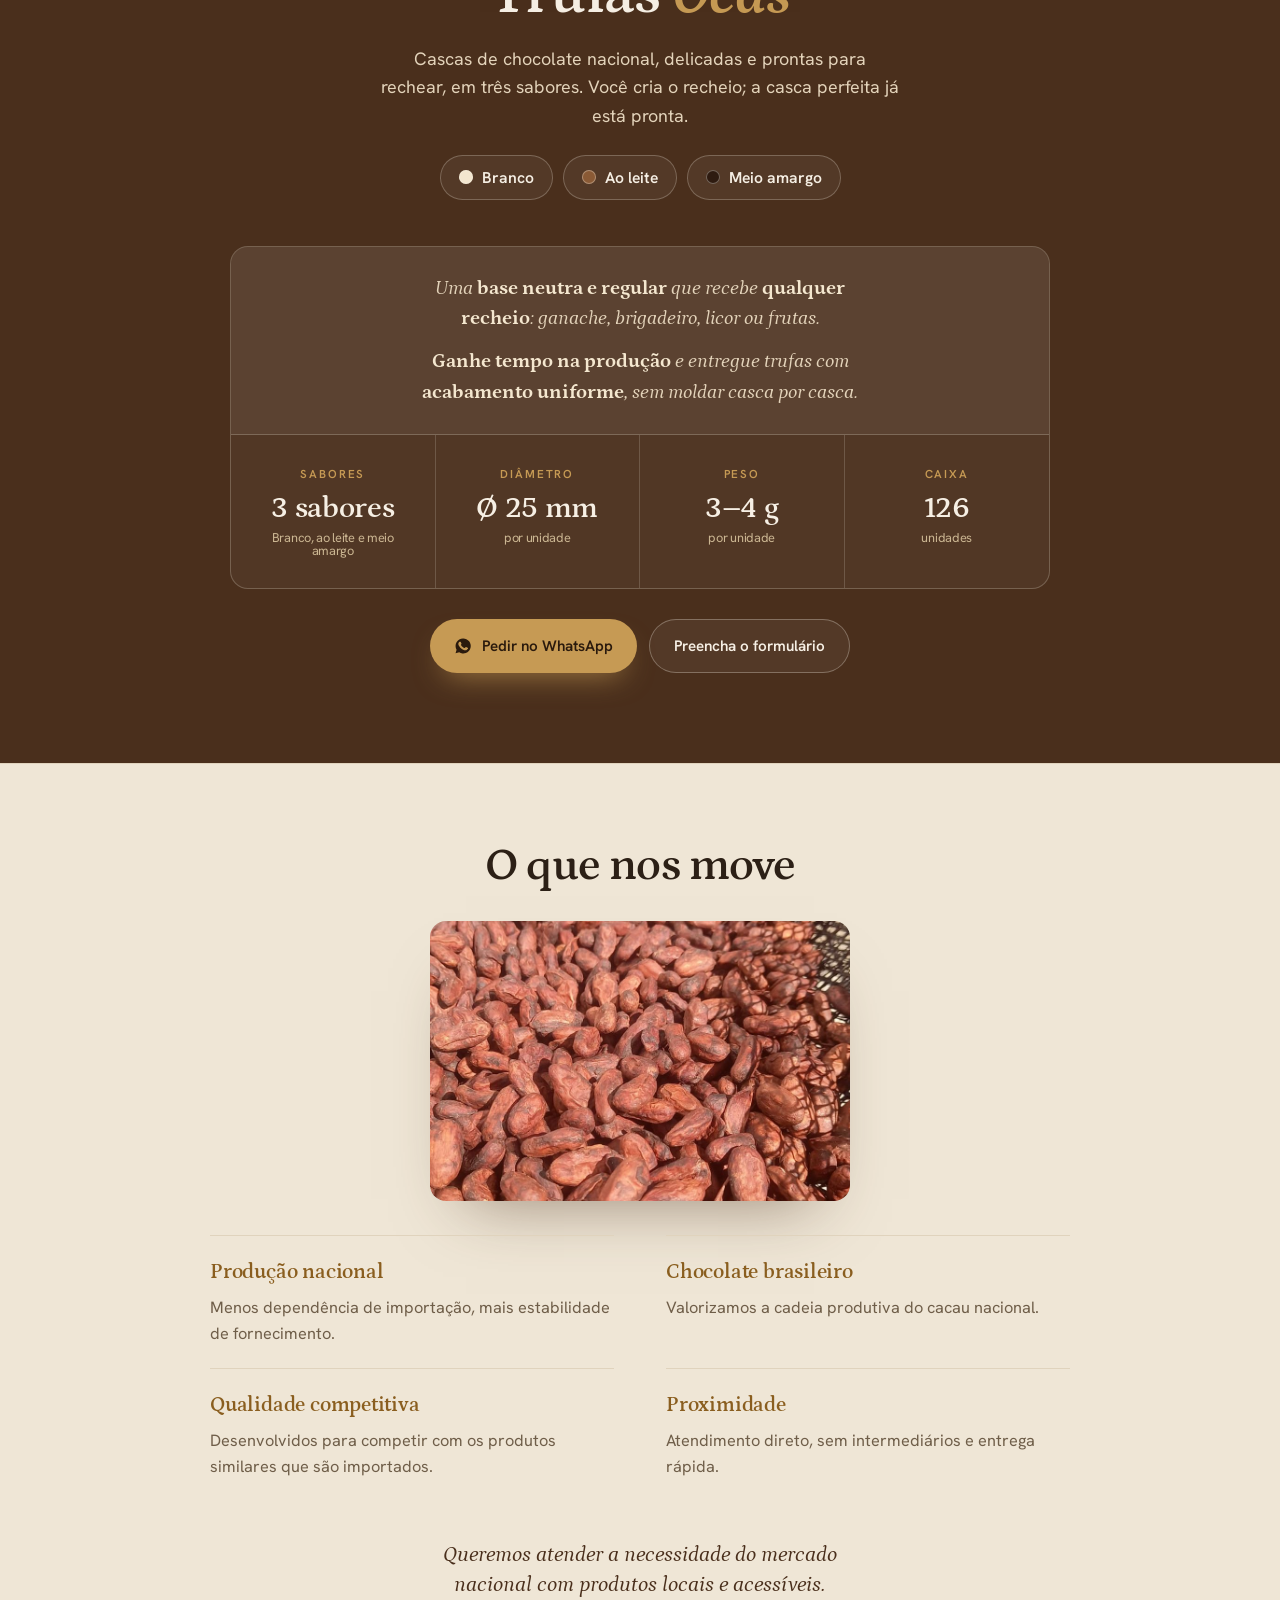
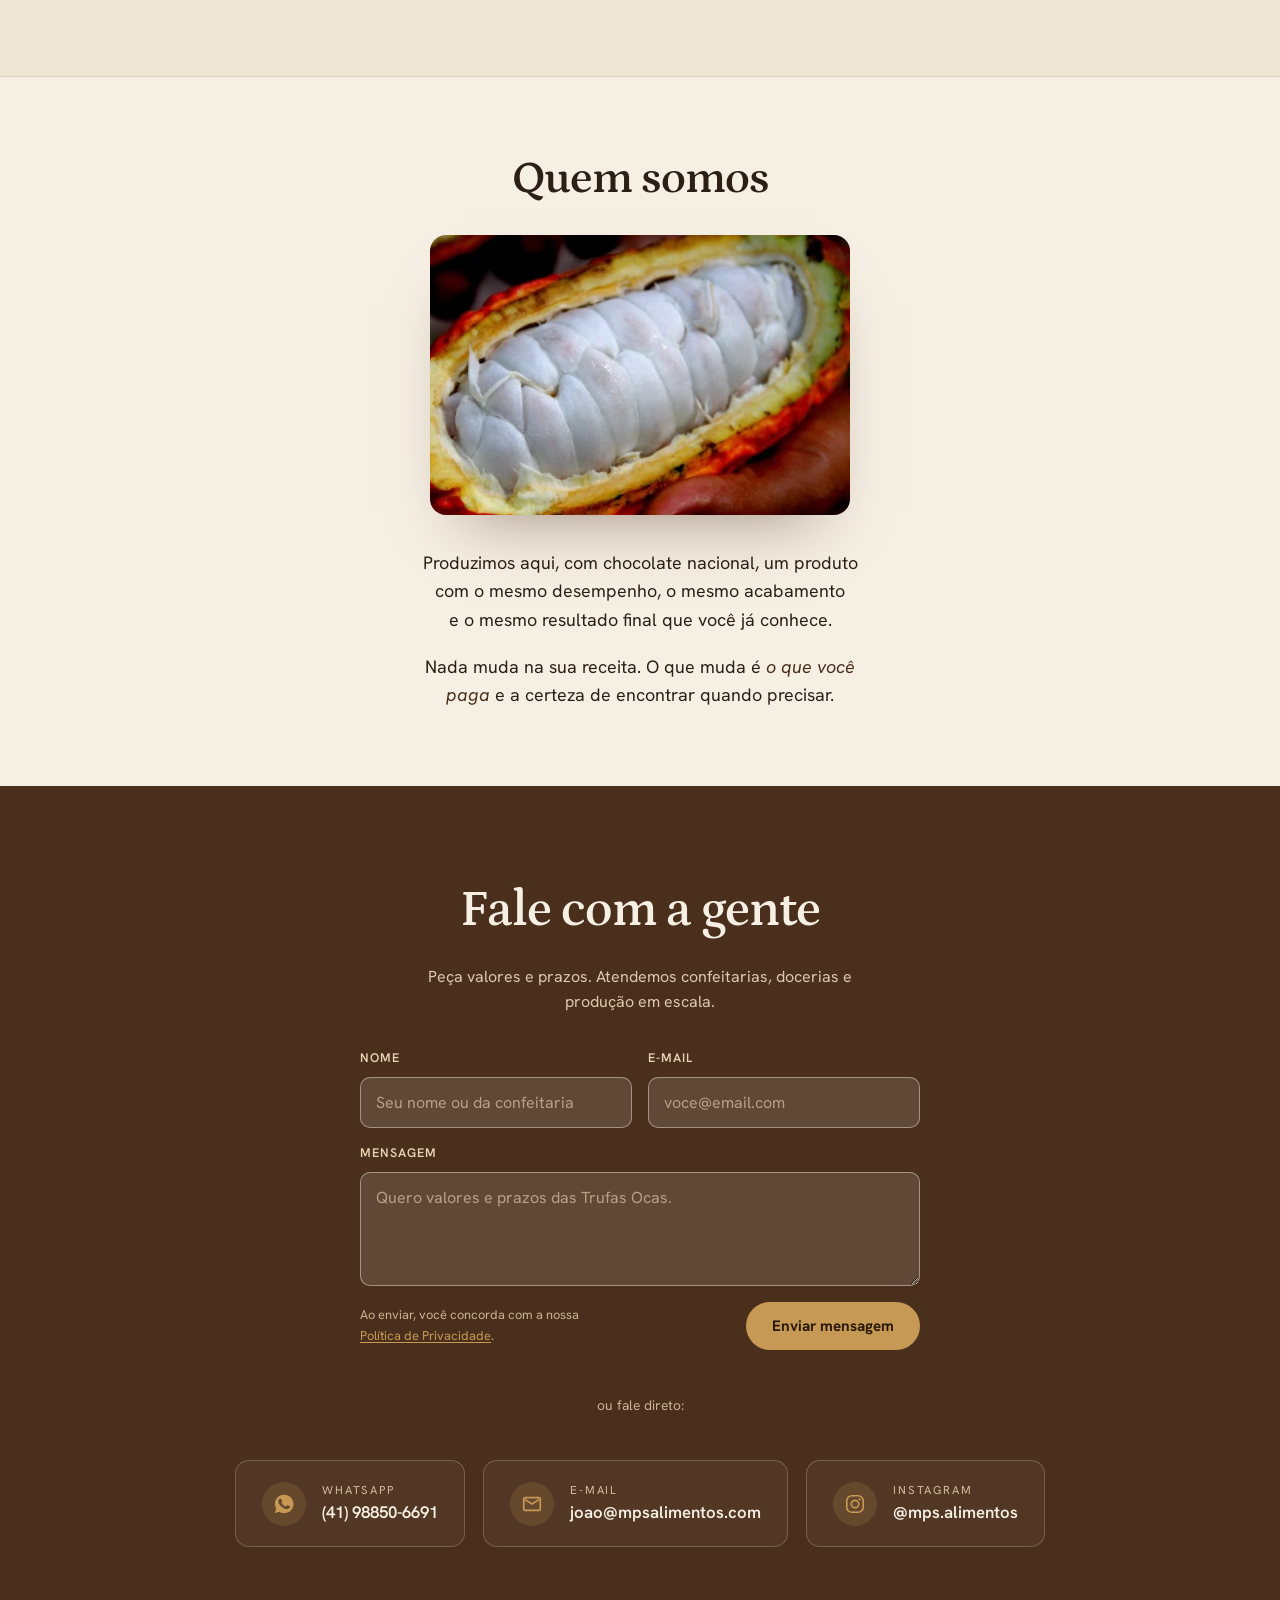
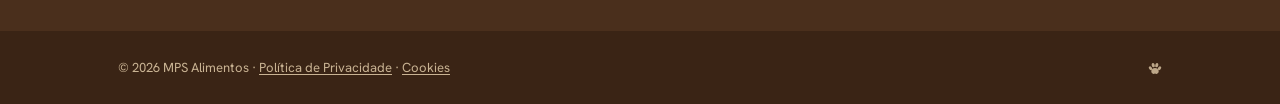
==== commit 3c5f7e5b: "Topo: 'Conhecer produtos e valores' + link direto para o Portal do cliente Co-Authored-By: Claude Op" ====
--- a/index.html
+++ b/index.html
@@ -43,6 +43,19 @@
   .bar{display:flex;align-items:center;justify-content:space-between;gap:14px}
   .nav-pedidos{display:inline-flex;align-items:center;gap:8px;font-family:'Hanken Grotesk',sans-serif;font-size:1rem;font-weight:700;color:#2a1a0d;text-decoration:none;background:var(--gold-2);border:0;padding:12px 24px;border-radius:30px;box-shadow:0 12px 26px -12px rgba(169,119,47,.9);transition:transform .2s,background .2s,box-shadow .2s;white-space:nowrap}
   .nav-pedidos svg{width:17px;height:17px}
+  .nav-links{display:flex;align-items:center;gap:10px}
+  .nav-curto{display:none}
+  .nav-portal{display:inline-flex;align-items:center;justify-content:center;gap:8px;font-family:'Hanken Grotesk',sans-serif;font-size:1rem;font-weight:700;color:var(--ink);text-decoration:none;background:transparent;border:1.5px solid var(--gold-deep);padding:10.5px 22px;border-radius:30px;transition:transform .2s,background .2s;white-space:nowrap}
+  .nav-portal svg{width:17px;height:17px}
+  .nav-portal:hover{transform:translateY(-2px);background:rgba(169,119,47,.1)}
+  @media(max-width:820px){
+    .bar{flex-wrap:wrap}
+    .nav-links{width:100%}
+    .nav-links a{min-width:0;justify-content:center;text-align:center;white-space:normal}
+  }
+  @media(max-width:520px){.nav-links a{flex:1 1 0;font-size:.92rem;padding-left:12px;padding-right:12px}.nav-longo{display:none}.nav-curto{display:inline}}
+  @media(max-width:420px){.nav-links a svg{display:none}.nav-links{gap:8px}.nav-links a{padding-left:8px;padding-right:8px}}
+  @media(max-width:360px){.nav-links{gap:6px}.nav-links a{font-size:.85rem;padding-left:6px;padding-right:6px}}
   .nav-pedidos:hover{transform:translateY(-2px);background:#d9ab5f;box-shadow:0 18px 32px -12px rgba(169,119,47,.95)}
   @keyframes pedidosPulse{0%,100%{box-shadow:0 12px 26px -12px rgba(169,119,47,.9)}50%{box-shadow:0 12px 30px -8px rgba(198,154,84,.95)}}
   .nav-pedidos{animation:pedidosPulse 2.4s ease-in-out infinite}
@@ -213,7 +226,10 @@
 <header>
   <div class="wrap bar">
     <a class="brand" href="#topo"><img class="brand-logo" src="assets/logo.svg" alt="" width="32" height="40">MPS <span>Alimentos</span></a>
-    <a class="nav-pedidos" href="pedidos.html"><svg viewBox="0 0 24 24" fill="none" stroke="currentColor" stroke-width="2" stroke-linecap="round" stroke-linejoin="round" aria-hidden="true"><path d="M6 2 3 6v14a2 2 0 0 0 2 2h14a2 2 0 0 0 2-2V6l-3-4z"/><path d="M3 6h18"/><path d="M16 10a4 4 0 0 1-8 0"/></svg>Fazer pedido</a>
+    <nav class="nav-links" aria-label="Pedidos">
+      <a class="nav-pedidos" href="pedidos.html"><svg viewBox="0 0 24 24" fill="none" stroke="currentColor" stroke-width="2" stroke-linecap="round" stroke-linejoin="round" aria-hidden="true"><path d="M6 2 3 6v14a2 2 0 0 0 2 2h14a2 2 0 0 0 2-2V6l-3-4z"/><path d="M3 6h18"/><path d="M16 10a4 4 0 0 1-8 0"/></svg><span class="nav-longo">Conhecer produtos e valores</span><span class="nav-curto">Produtos e valores</span></a>
+      <a class="nav-portal" href="https://pedidos.mpsalimentos.com"><svg viewBox="0 0 24 24" fill="none" stroke="currentColor" stroke-width="2" stroke-linecap="round" stroke-linejoin="round" aria-hidden="true"><path d="M20 21v-2a4 4 0 0 0-4-4H8a4 4 0 0 0-4 4v2"/><circle cx="12" cy="7" r="4"/></svg>Portal do cliente</a>
+    </nav>
   </div>
 </header>
 
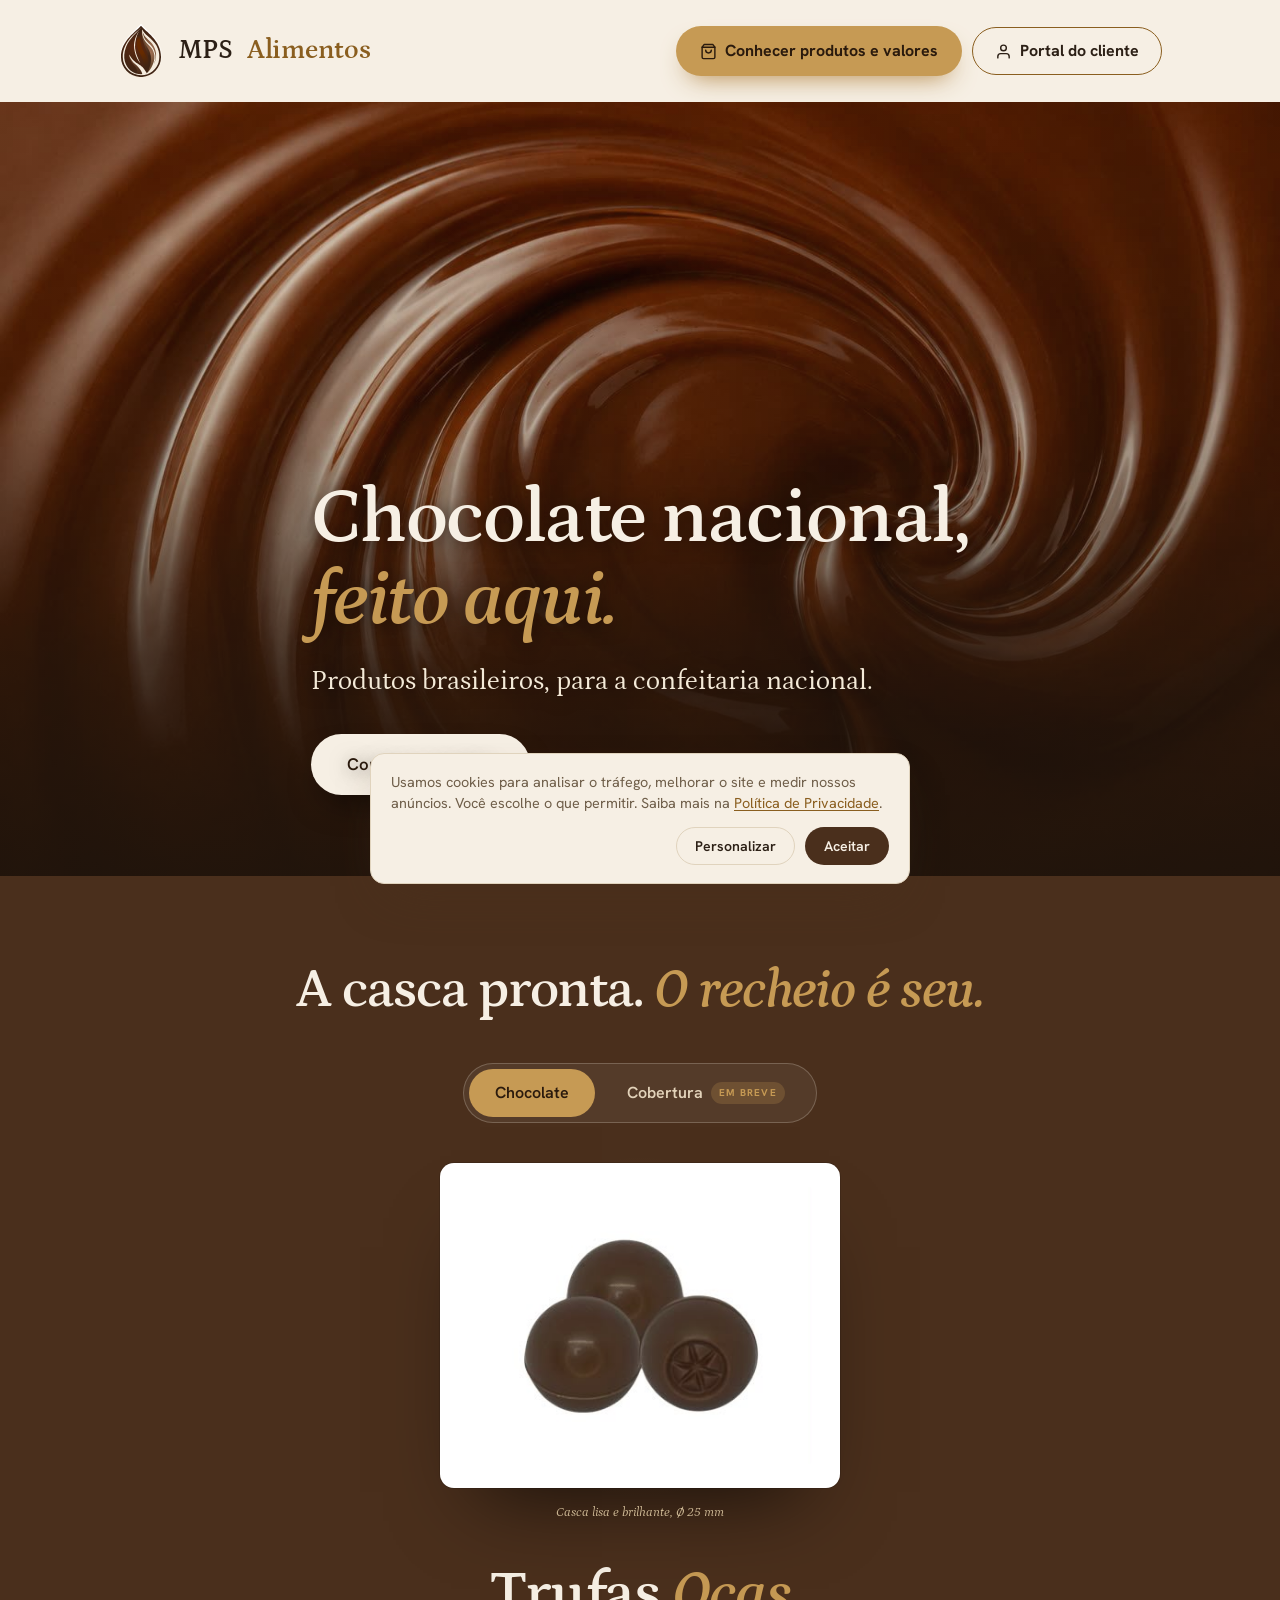
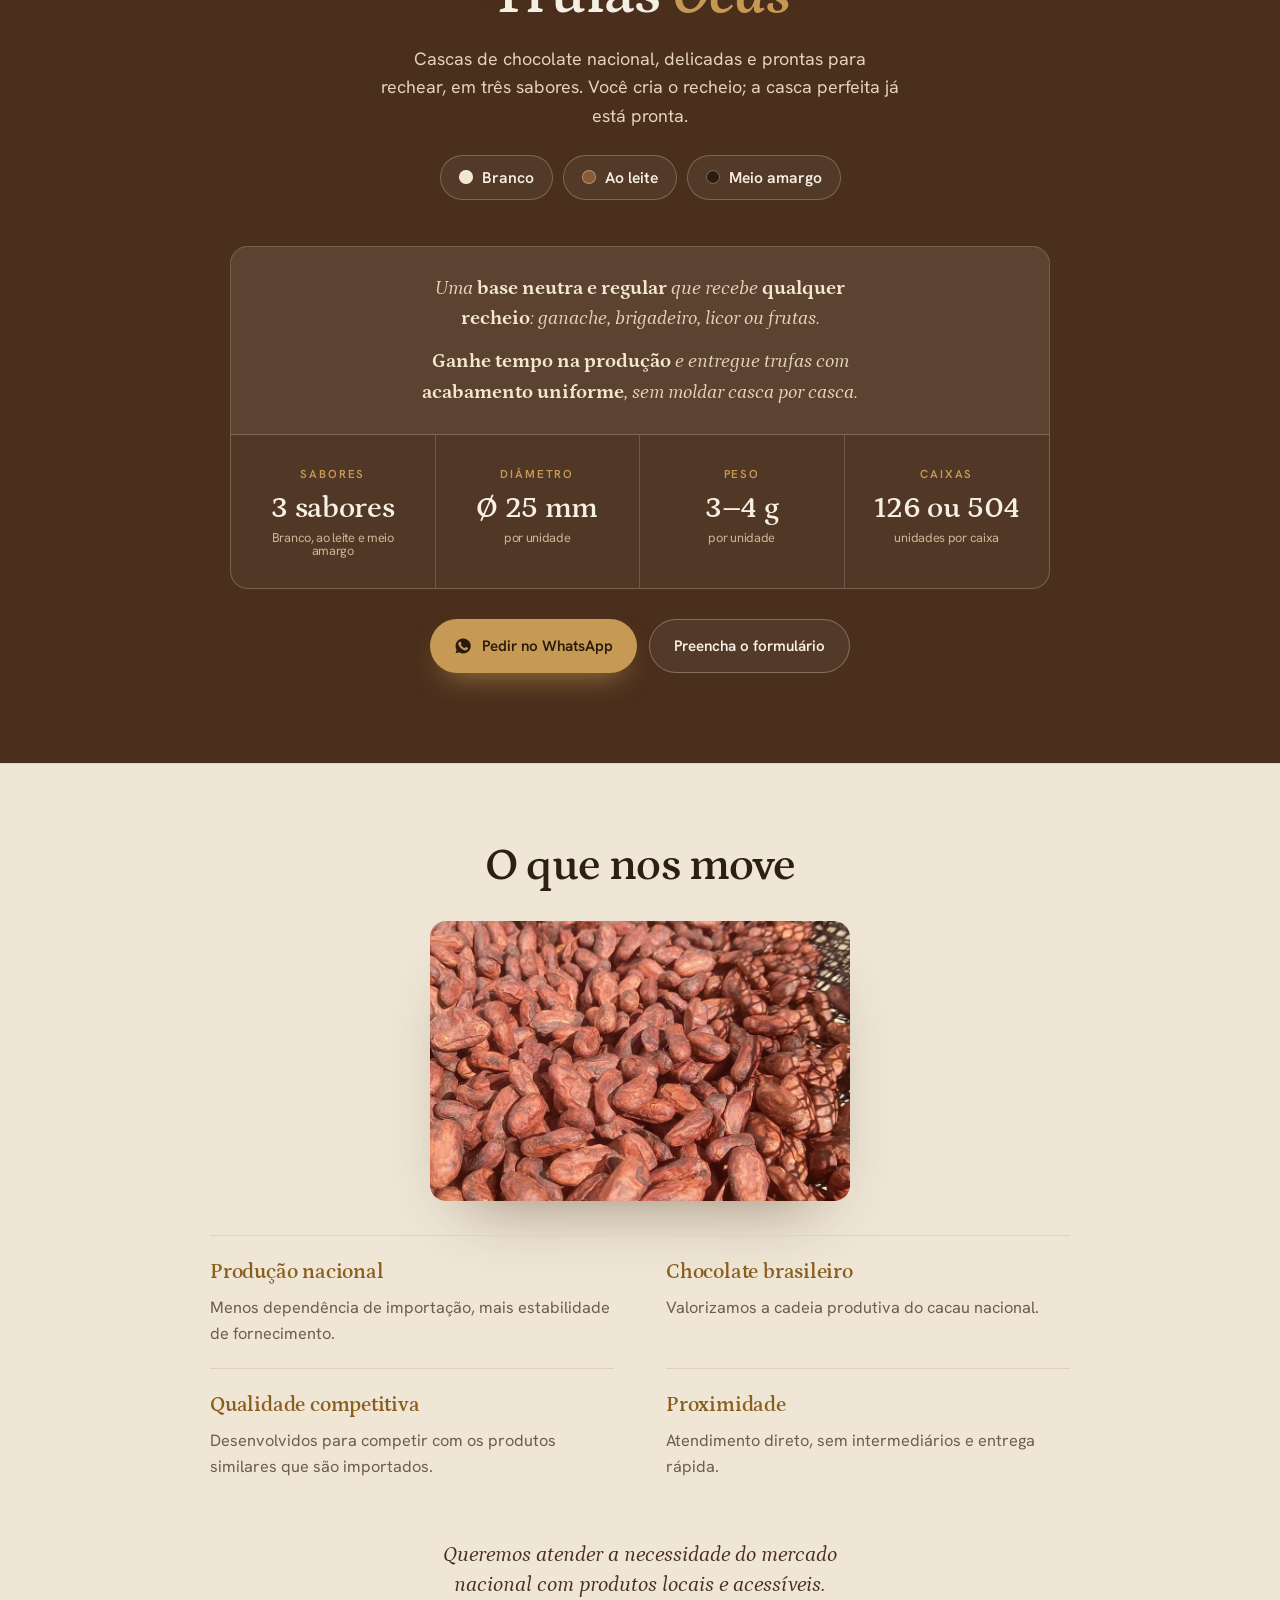
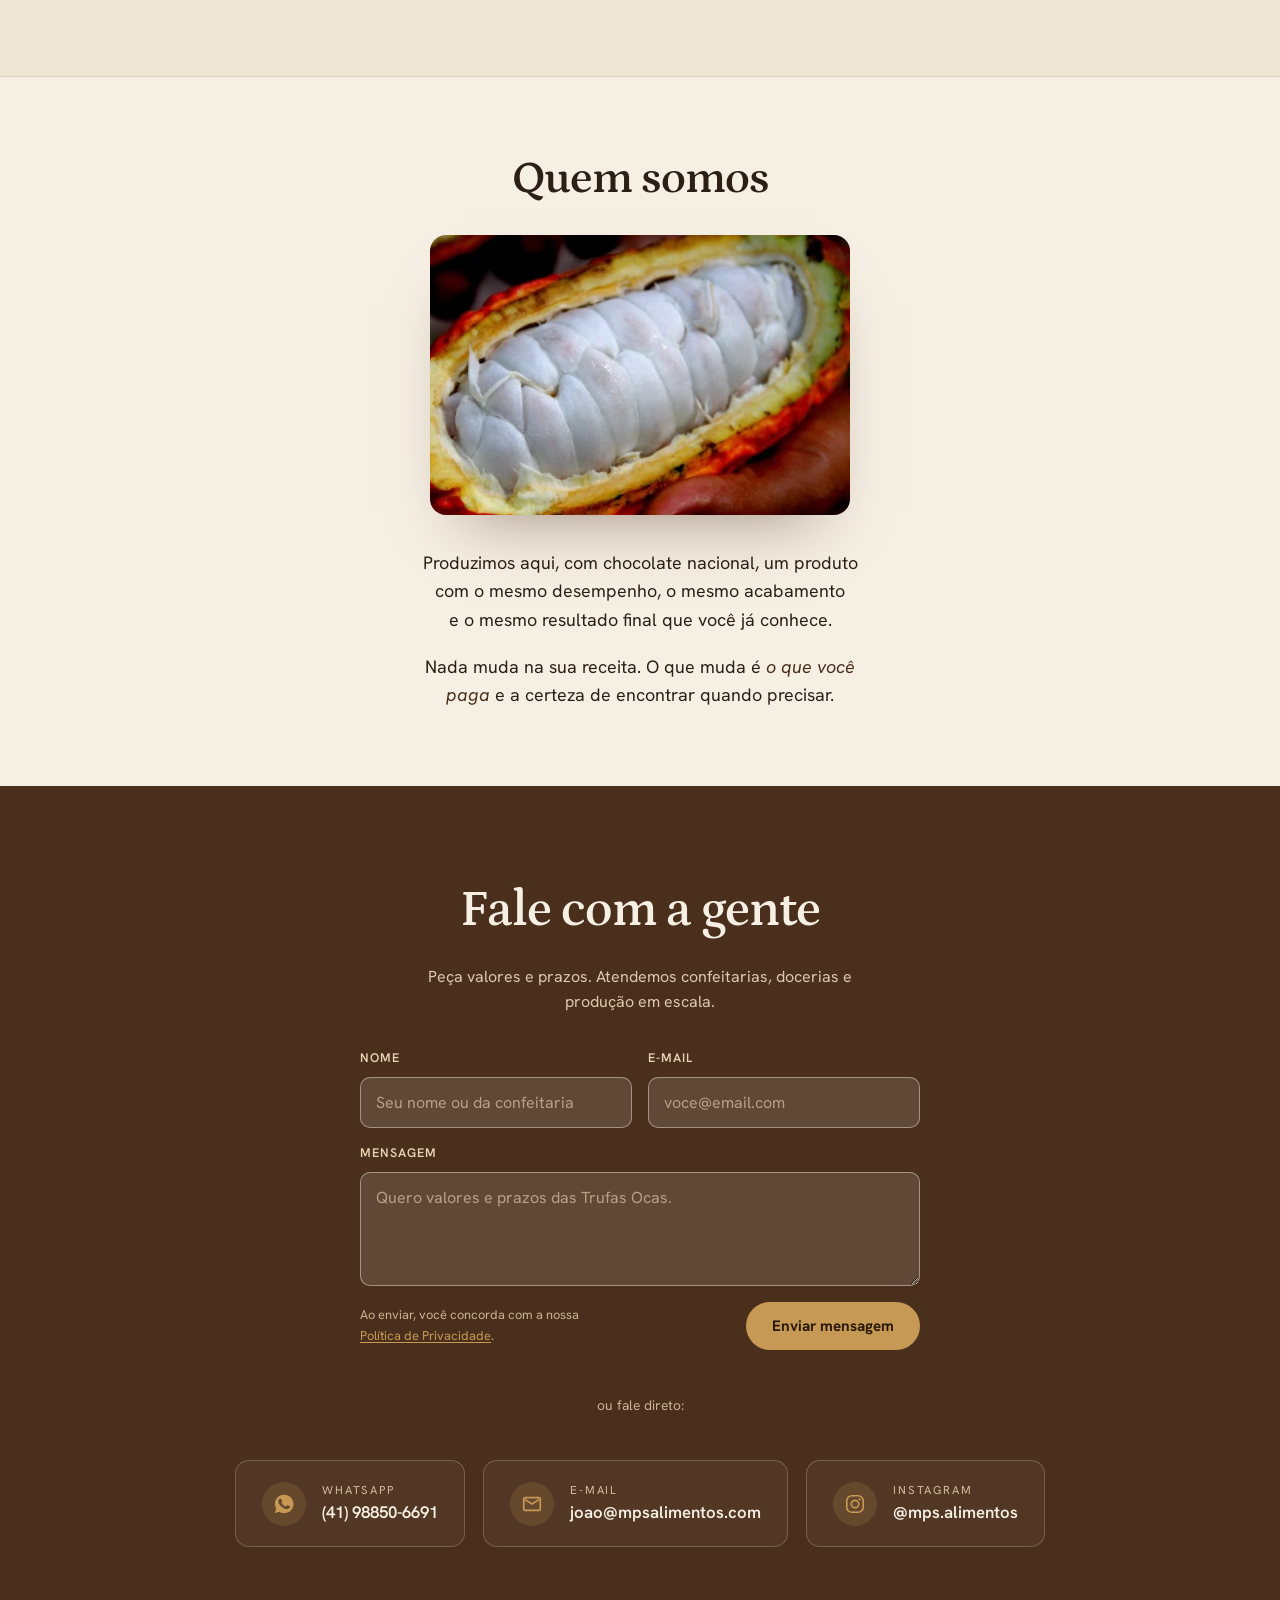
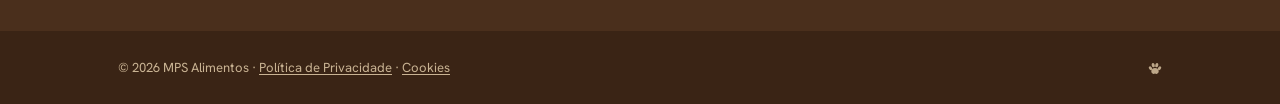
==== commit f1589323: "Produto: caixas de 126 ou 504 unidades Co-Authored-By: Claude Opus 5.5 <noreply@anthropic.com>" ====
--- a/index.html
+++ b/index.html
@@ -7,9 +7,9 @@
 <link rel="icon" type="image/svg+xml" href="assets/logo.svg">
 <link rel="icon" type="image/png" sizes="32x32" href="assets/favicon-32.png">
 <link rel="apple-touch-icon" href="assets/favicon-180.png">
-<meta name="description" content="Chocolate nacional para confeitaria. Trufas Ocas: cascas de chocolate branco, ao leite e meio amargo, prontas para rechear. Ø 25 mm, caixa com 126 unidades. Produção brasileira, atendimento direto.">
+<meta name="description" content="Chocolate nacional para confeitaria. Trufas Ocas: cascas de chocolate branco, ao leite e meio amargo, prontas para rechear. Ø 25 mm, caixas com 126 ou 504 unidades. Produção brasileira, atendimento direto.">
 <meta property="og:title" content="MPS Alimentos · Chocolate nacional, feito aqui">
-<meta property="og:description" content="Chocolate nacional para confeitaria. Trufas Ocas: cascas de chocolate branco, ao leite e meio amargo, prontas para rechear, Ø 25 mm, caixa com 126 unidades.">
+<meta property="og:description" content="Chocolate nacional para confeitaria. Trufas Ocas: cascas de chocolate branco, ao leite e meio amargo, prontas para rechear, Ø 25 mm, caixas com 126 ou 504 unidades.">
 <meta property="og:type" content="website">
 <meta property="og:image" content="https://www.mpsalimentos.com/assets/trufas-ocas.png">
 
@@ -286,7 +286,7 @@
           <div class="cell"><div class="k">Sabores</div><div class="v">3 sabores<small>Branco, ao leite e meio amargo</small></div></div>
           <div class="cell"><div class="k">Diâmetro</div><div class="v">Ø 25 mm<small>por unidade</small></div></div>
           <div class="cell"><div class="k">Peso</div><div class="v">3–4 g<small>por unidade</small></div></div>
-          <div class="cell"><div class="k">Caixa</div><div class="v">126<small>unidades</small></div></div>
+          <div class="cell"><div class="k">Caixas</div><div class="v">126 ou 504<small>unidades por caixa</small></div></div>
         </div>
       </div>
       </div>
